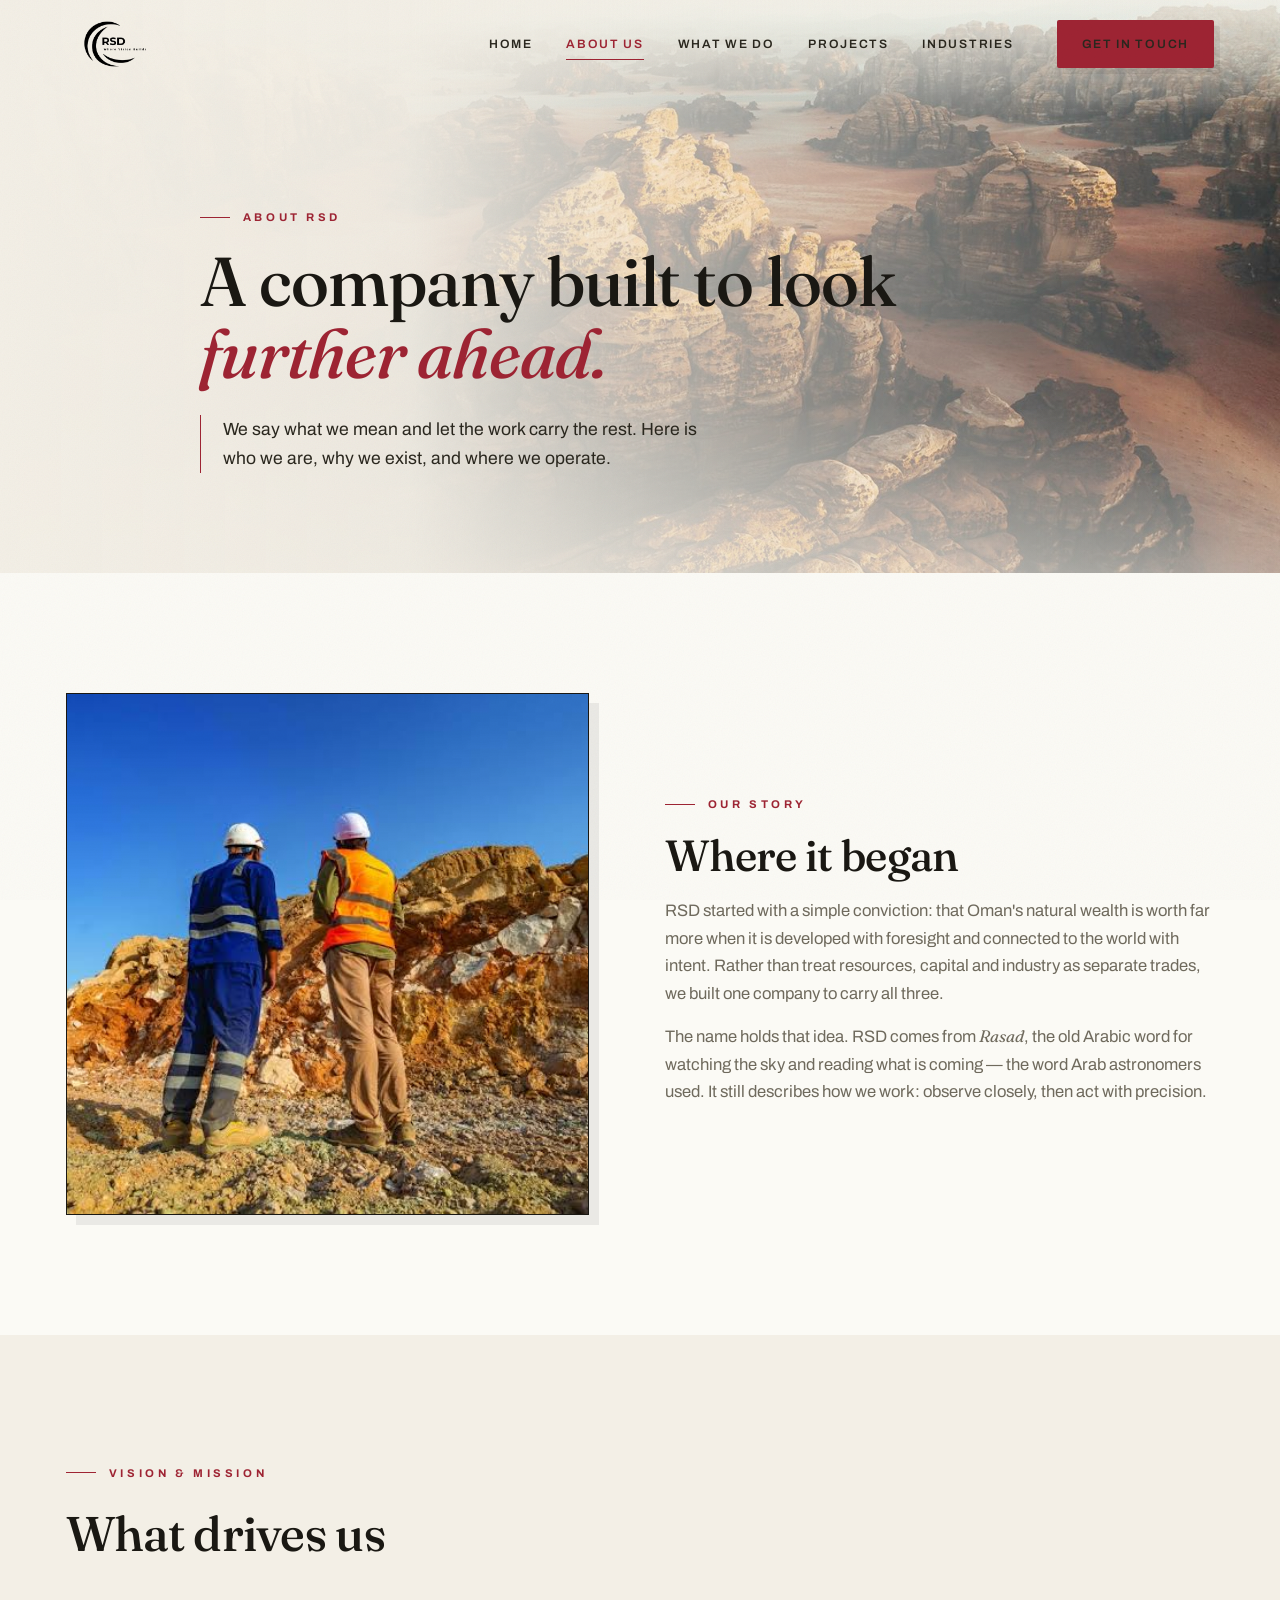
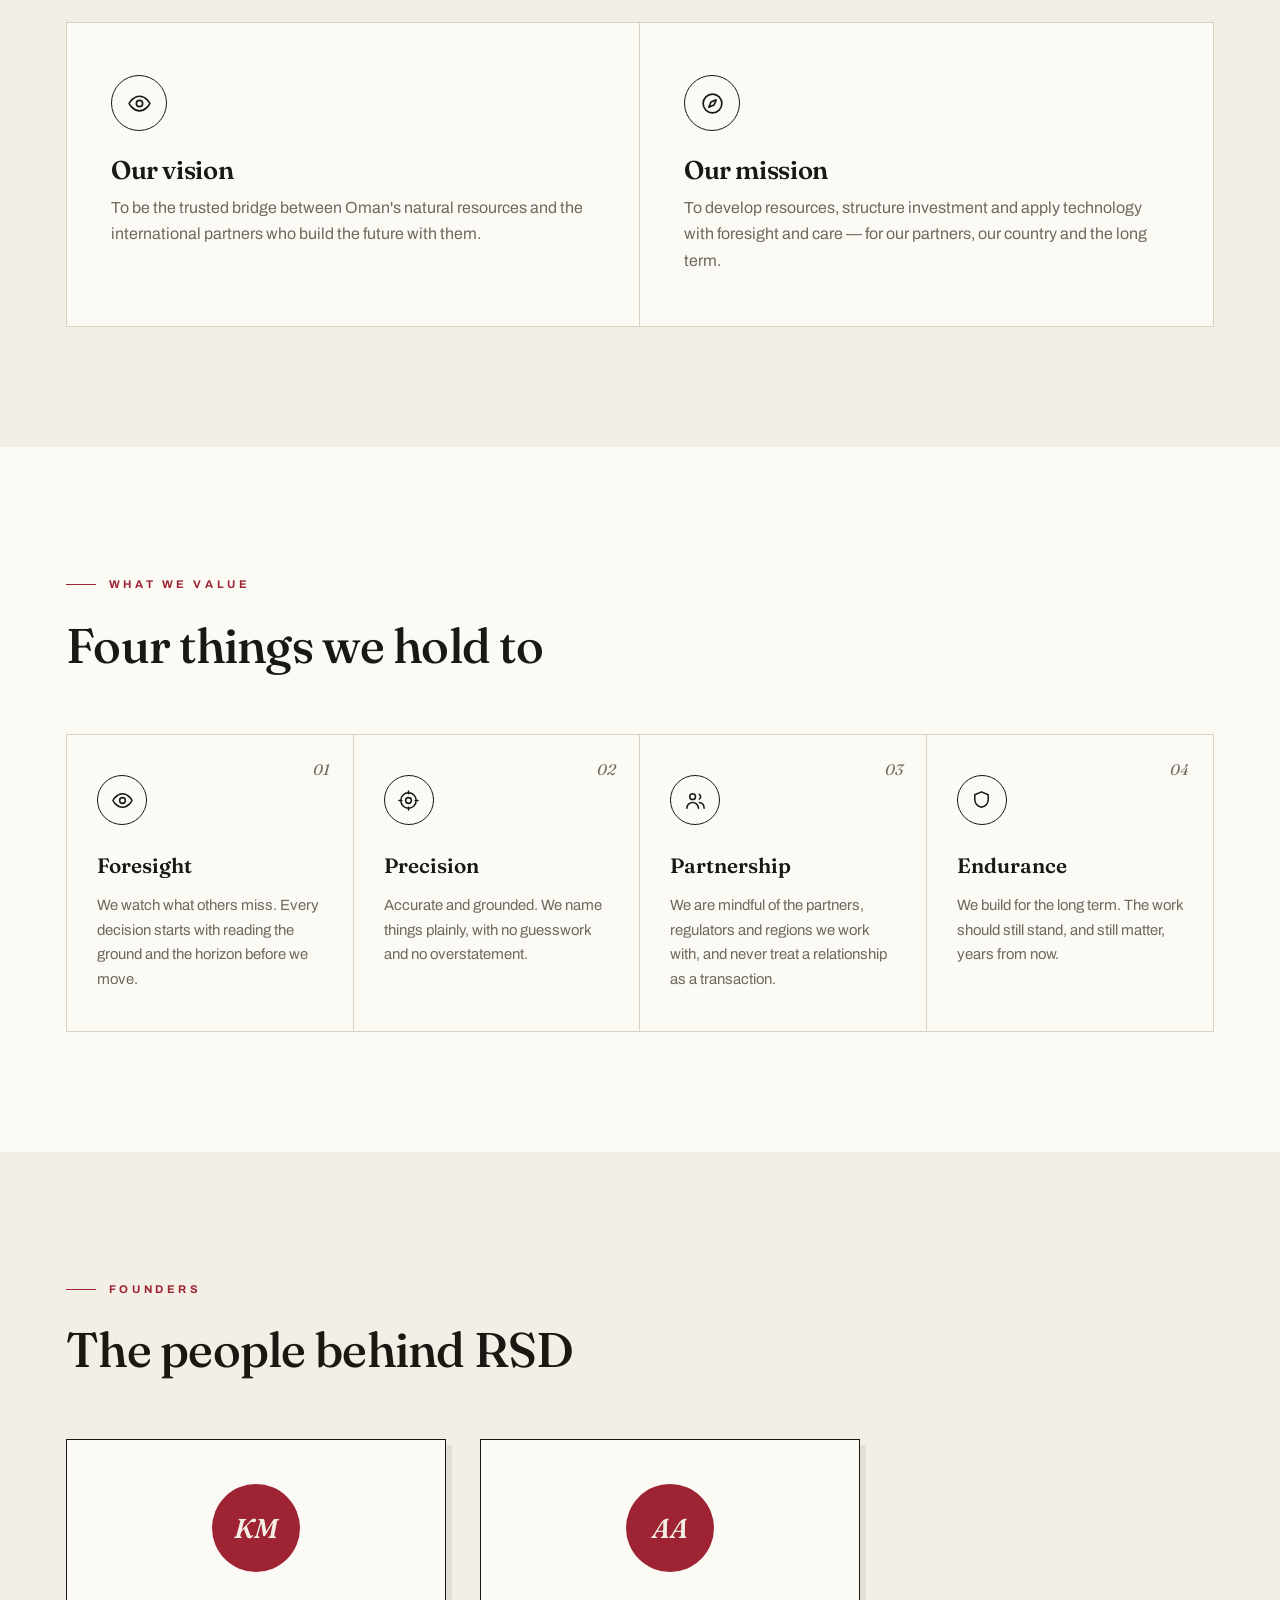
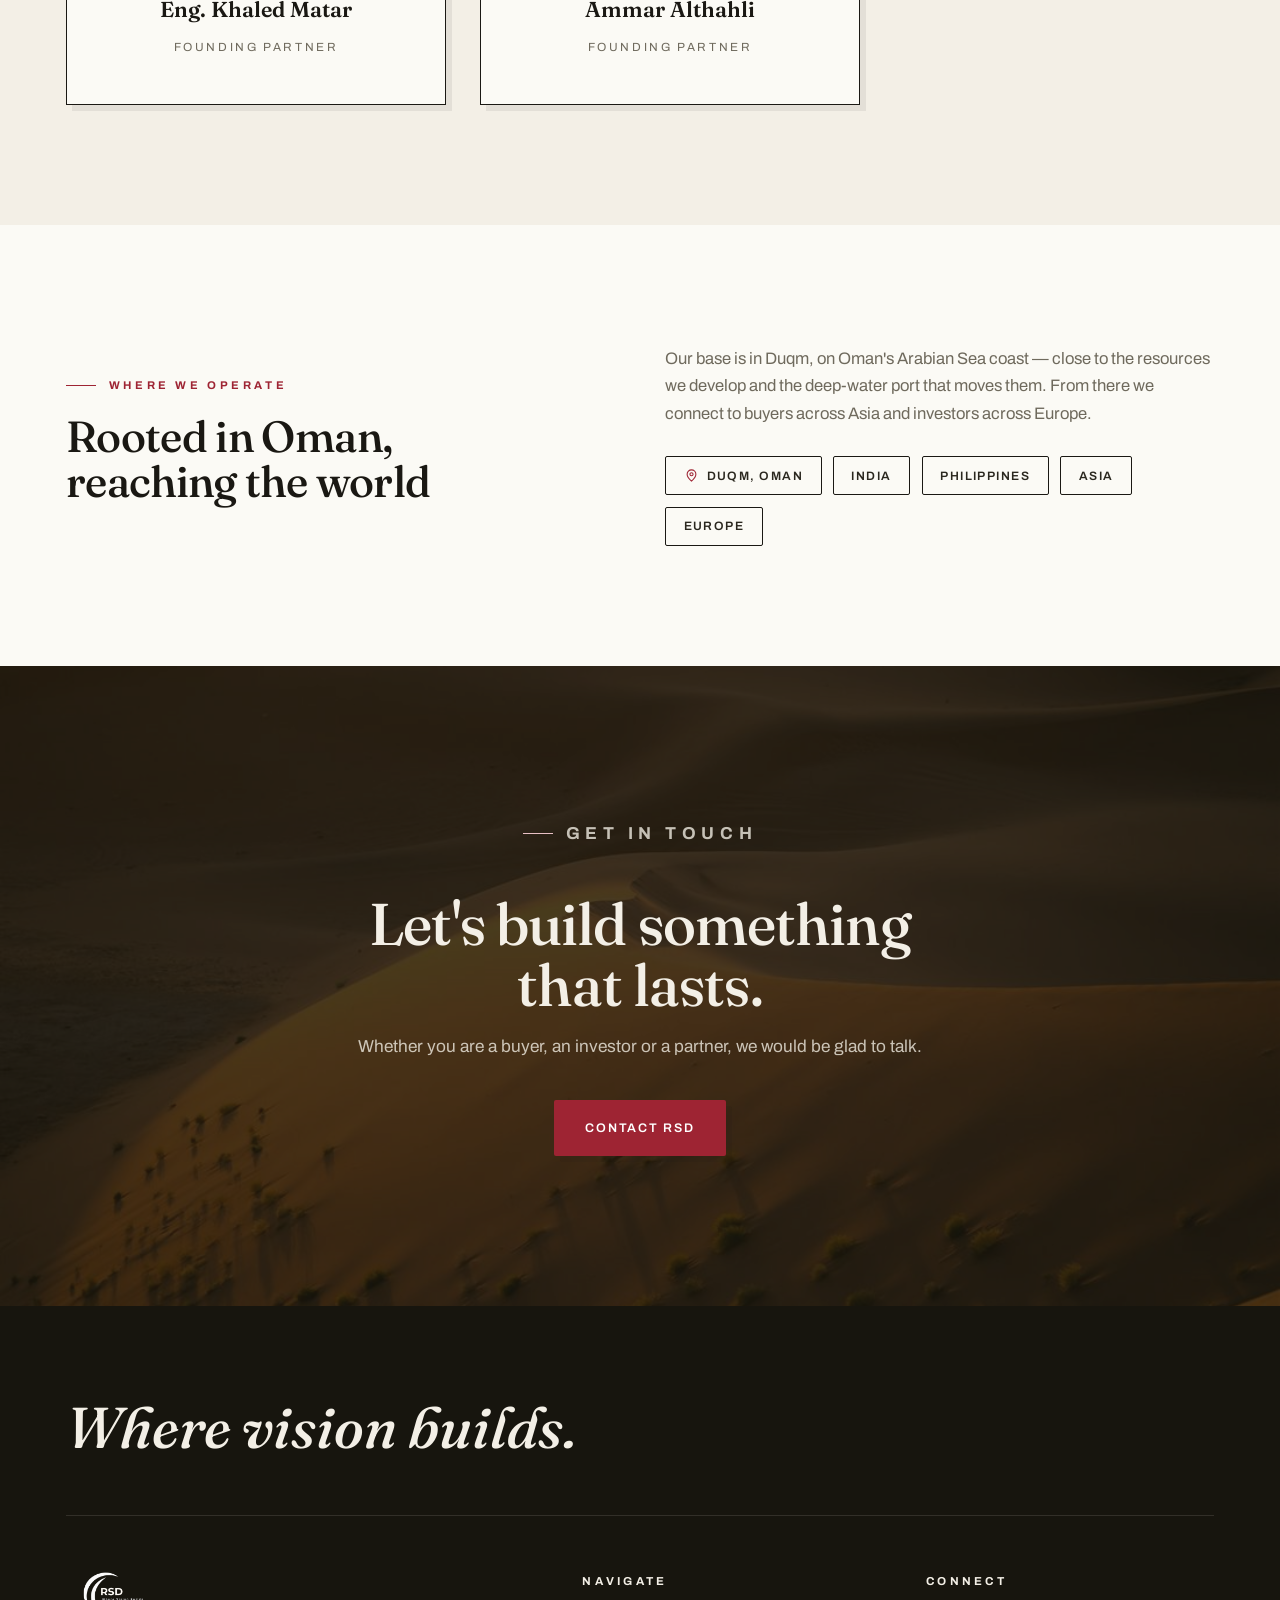
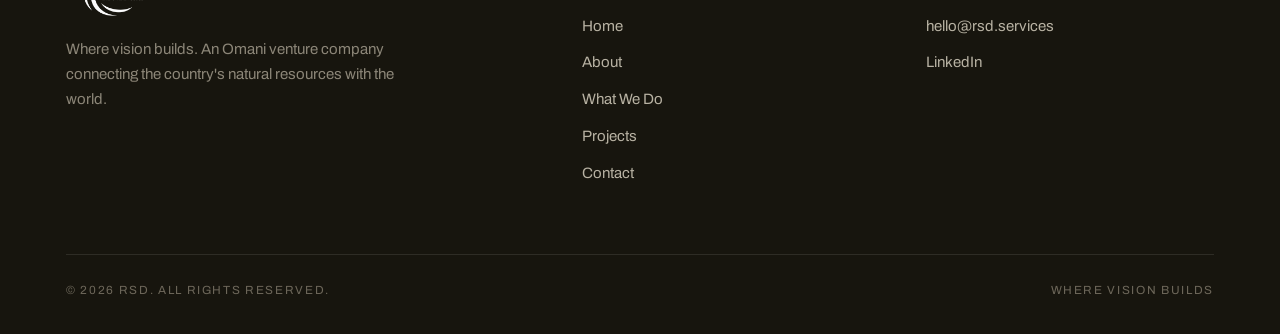
==== about.html @ 6967216f "Clean URLs (.htaccess rewrites, extensionless links) + crescent SVG favicon Co-Authored-By: Claude O" ====
<!DOCTYPE html>
<html lang="en">
<head>
  <meta charset="UTF-8">
  <meta name="viewport" content="width=device-width, initial-scale=1.0">
  <title>RSD | About</title>
  <meta name="description" content="The story behind RSD, an Omani venture company. Our name, our vision and mission, what we value, the founders, and where we operate.">
  <link rel="stylesheet" href="home.css">
  <link rel="icon" type="image/svg+xml" href="/favicon.svg">
</head>
<body>

  <!-- HEADER -->
  <header class="site-header">
    <a href="/" class="brand" aria-label="RSD home">
      <img src="assets/rsd-logo-dark.png" alt="RSD, Where Vision Builds">
    </a>
    <nav class="nav" aria-label="Primary">
      <a href="/">Home</a>
      <a href="/about" aria-current="page">About Us</a>
      <a href="/what-we-do">What We Do</a>
      <a href="/projects">Projects</a>
      <a href="/what-we-do#industrial-technology">Industries</a>
      <a href="/contact" class="btn btn--primary">Get in Touch</a>
    </nav>
    <button class="nav-toggle" aria-label="Menu" aria-expanded="false"><span></span><span></span><span></span></button>
  </header>

  <!-- PAGE HERO -->
  <section class="phero">
    <div class="phero__media"><img src="assets/desert.jpg" alt="The Omani landscape" loading="eager" decoding="async"></div>
    <div class="wrap">
      <p class="eyebrow reveal in">About RSD</p>
      <h1 class="reveal in" data-delay="1">A company built to look <span class="accent">further ahead.</span></h1>
      <p class="reveal in" data-delay="2">We say what we mean and let the work carry the rest. Here is who we are, why we exist, and where we operate.</p>
    </div>
  </section>

  <!-- FOUNDING STORY -->
  <section class="section section--card">
    <div class="wrap split-2">
      <div class="reveal">
        <div class="media-frame">
          <img src="assets/surveyors.jpg" alt="RSD team surveying a resource site in Oman" loading="lazy" decoding="async">
        </div>
      </div>
      <div class="reveal" data-delay="1">
        <p class="kicker">Our Story</p>
        <h2>Where it began</h2>
        <p class="body">RSD started with a simple conviction: that Oman's natural wealth is worth far more when it is developed with foresight and connected to the world with intent. Rather than treat resources, capital and industry as separate trades, we built one company to carry all three.</p>
        <p class="body">The name holds that idea. RSD comes from <em>Rasad</em>, the old Arabic word for watching the sky and reading what is coming — the word Arab astronomers used. It still describes how we work: observe closely, then act with precision.</p>
      </div>
    </div>
  </section>

  <!-- VISION & MISSION -->
  <section class="section section--bone">
    <div class="wrap">
      <div class="section-head reveal">
        <p class="kicker">Vision &amp; Mission</p>
        <h2>What drives us</h2>
      </div>
      <div class="vm-grid">
        <div class="vm-card reveal" data-delay="1">
          <div class="vm-card__ic"><svg viewBox="0 0 24 24" fill="none" stroke="currentColor" stroke-width="1.6" stroke-linecap="round" stroke-linejoin="round"><path d="M2 12s3.5-7 10-7 10 7 10 7-3.5 7-10 7-10-7-10-7Z"/><circle cx="12" cy="12" r="3"/></svg></div>
          <h3>Our vision</h3>
          <p>To be the trusted bridge between Oman's natural resources and the international partners who build the future with them.</p>
        </div>
        <div class="vm-card reveal" data-delay="2">
          <div class="vm-card__ic"><svg viewBox="0 0 24 24" fill="none" stroke="currentColor" stroke-width="1.6" stroke-linecap="round" stroke-linejoin="round"><circle cx="12" cy="12" r="9"/><path d="m15.5 8.5-2 5-5 2 2-5 5-2Z"/></svg></div>
          <h3>Our mission</h3>
          <p>To develop resources, structure investment and apply technology with foresight and care — for our partners, our country and the long term.</p>
        </div>
      </div>
    </div>
  </section>

  <!-- CORE VALUES -->
  <section class="section section--card">
    <div class="wrap">
      <div class="section-head reveal">
        <p class="kicker">What We Value</p>
        <h2>Four things we hold to</h2>
      </div>
      <div class="values">
        <div class="value reveal" data-delay="1">
          <div class="value__ic ic-navy"><svg viewBox="0 0 24 24" fill="none" stroke="currentColor" stroke-width="1.6" stroke-linecap="round" stroke-linejoin="round"><path d="M2 12s3.5-7 10-7 10 7 10 7-3.5 7-10 7-10-7-10-7Z"/><circle cx="12" cy="12" r="3"/></svg></div>
          <h4>Foresight</h4><p>We watch what others miss. Every decision starts with reading the ground and the horizon before we move.</p>
        </div>
        <div class="value reveal" data-delay="2">
          <div class="value__ic ic-red"><svg viewBox="0 0 24 24" fill="none" stroke="currentColor" stroke-width="1.6" stroke-linecap="round" stroke-linejoin="round"><circle cx="12" cy="12" r="8"/><circle cx="12" cy="12" r="3"/><path d="M12 2v3M12 19v3M2 12h3M19 12h3"/></svg></div>
          <h4>Precision</h4><p>Accurate and grounded. We name things plainly, with no guesswork and no overstatement.</p>
        </div>
        <div class="value reveal" data-delay="3">
          <div class="value__ic ic-red"><svg viewBox="0 0 24 24" fill="none" stroke="currentColor" stroke-width="1.6" stroke-linecap="round" stroke-linejoin="round"><circle cx="9" cy="8" r="3"/><path d="M3 20a6 6 0 0 1 12 0"/><path d="M16 5.5a3 3 0 0 1 0 5"/><path d="M21 20a6 6 0 0 0-5-5.9"/></svg></div>
          <h4>Partnership</h4><p>We are mindful of the partners, regulators and regions we work with, and never treat a relationship as a transaction.</p>
        </div>
        <div class="value reveal" data-delay="4">
          <div class="value__ic ic-navy"><svg viewBox="0 0 24 24" fill="none" stroke="currentColor" stroke-width="1.6" stroke-linecap="round" stroke-linejoin="round"><path d="M12 3 5 6v5c0 4 3 7 7 8 4-1 7-4 7-8V6l-7-3Z"/></svg></div>
          <h4>Endurance</h4><p>We build for the long term. The work should still stand, and still matter, years from now.</p>
        </div>
      </div>
    </div>
  </section>

  <!-- FOUNDERS -->
  <section class="section section--bone">
    <div class="wrap">
      <div class="section-head reveal">
        <p class="kicker">Founders</p>
        <h2>The people behind RSD</h2>
      </div>
      <div class="partners">
        <div class="partner reveal" data-delay="1">
          <div class="partner__avatar">KM</div>
          <h4>Eng. Khaled Matar</h4>
          <span>Founding Partner</span>
        </div>
        <div class="partner reveal" data-delay="2">
          <div class="partner__avatar">AA</div>
          <h4>Ammar Althahli</h4>
          <span>Founding Partner</span>
        </div>
      </div>
    </div>
  </section>

  <!-- REGIONS -->
  <section class="section section--card">
    <div class="wrap split-2">
      <div class="reveal">
        <p class="kicker">Where We Operate</p>
        <h2>Rooted in Oman,<br>reaching the world</h2>
      </div>
      <div class="reveal" data-delay="1">
        <p class="body">Our base is in Duqm, on Oman's Arabian Sea coast — close to the resources we develop and the deep-water port that moves them. From there we connect to buyers across Asia and investors across Europe.</p>
        <div class="regions">
          <span class="region-chip"><svg viewBox="0 0 24 24" fill="none" stroke="currentColor" stroke-width="1.7" stroke-linecap="round" stroke-linejoin="round"><path d="M12 21s-7-6.2-7-11a7 7 0 0 1 14 0c0 4.8-7 11-7 11Z"/><circle cx="12" cy="10" r="2.5"/></svg> Duqm, Oman</span>
          <span class="region-chip">India</span>
          <span class="region-chip">Philippines</span>
          <span class="region-chip">Asia</span>
          <span class="region-chip">Europe</span>
        </div>
      </div>
    </div>
  </section>

  <!-- CTA BAND -->
  <section class="cta">
    <div class="cta__bg" style="background-image:url('assets/dunes.jpg')"></div>
    <div class="wrap cta__inner reveal">
      <p class="kicker kicker--light">Get in Touch</p>
      <h2>Let's build something that lasts.</h2>
      <p>Whether you are a buyer, an investor or a partner, we would be glad to talk.</p>
      <a href="/contact" class="btn btn--primary">Contact RSD</a>
    </div>
  </section>

  <!-- FOOTER -->
  <footer class="site-footer">
    <div class="wrap">
      <div class="footer-top">
        <div>
          <img src="assets/rsd-logo-ivory.png" alt="RSD">
          <p>Where vision builds. An Omani venture company connecting the country's natural resources with the world.</p>
        </div>
        <div class="footer-col">
          <h5>Navigate</h5>
          <a href="/">Home</a>
          <a href="/about">About</a>
          <a href="/what-we-do">What We Do</a>
          <a href="/projects">Projects</a>
          <a href="/contact">Contact</a>
        </div>
        <div class="footer-col">
          <h5>Connect</h5>
          <a href="mailto:hello@rsd.services">hello@rsd.services</a>
          <a href="#">LinkedIn</a>
        </div>
      </div>
      <div class="footer-bottom">
        <span>© 2026 RSD. All rights reserved.</span>
        <span>Where Vision Builds</span>
      </div>
    </div>
  </footer>

  <script src="site.js"></script>
</body>
</html>
---- home.css ----
/* =====================================================================
   RSD — Site design system
   Editorial identity: Fraunces serif display, Archivo grotesque body,
   bone paper, ink, crimson. Hairlines, numerals, hard shadows, grain.
   ===================================================================== */

@import url('https://fonts.googleapis.com/css2?family=Fraunces:ital,opsz,wght@0,9..144,400;0,9..144,500;0,9..144,600;1,9..144,400;1,9..144,500;1,9..144,600&family=Archivo:wght@400;500;600;700&display=swap');

:root{
  /* ---- RSD brand palette ---- */
  --ink:#1A1813;
  --ink-2:#2a271e;
  --muted:#6f6a5d;
  --teal:#9E2433;            /* RSD crimson accent (legacy var name) */
  --teal-d:#7e1b27;
  --teal-soft:rgba(158,36,51,.08);
  --gold:#8a6a36;
  --gold-soft:rgba(180,139,82,.14);
  --warm:#6E6A5C;
  --warm-soft:#EAE5D9;
  --bg:#F3EFE6;
  --bg-2:#EFEADD;
  --card:#FBFAF5;
  --line:#D9D2C0;
  --line-soft:#E6E0D2;
  --shadow-hard:10px 10px 0 rgba(26,24,19,.07);
  --shadow-hard-sm:6px 6px 0 rgba(26,24,19,.07);
  --serif:'Fraunces',Georgia,serif;
  --sans:'Archivo',system-ui,sans-serif;
  --radius:2px;
  --wrap:1220px;
}

*{box-sizing:border-box;margin:0;padding:0}
html{scroll-behavior:smooth}
body{
  font-family:var(--sans);
  color:var(--ink);
  background:var(--bg);
  line-height:1.65;
  -webkit-font-smoothing:antialiased;
  overflow-x:hidden;
}
/* paper grain over everything */
body::before{
  content:"";position:fixed;inset:0;z-index:99;pointer-events:none;
  background-image:url("data:image/svg+xml,%3Csvg xmlns='http://www.w3.org/2000/svg' width='240' height='240'%3E%3Cfilter id='n'%3E%3CfeTurbulence type='fractalNoise' baseFrequency='0.85' numOctaves='2'/%3E%3C/filter%3E%3Crect width='100%25' height='100%25' filter='url(%23n)'/%3E%3C/svg%3E");
  opacity:.05;mix-blend-mode:multiply;
}
img{max-width:100%;display:block}
a{text-decoration:none;color:inherit}
h1,h2,h3{font-family:var(--serif);font-weight:600;line-height:1.04;color:var(--ink);letter-spacing:-.015em}
h4,h5{font-family:var(--sans);font-weight:600;color:var(--ink)}
em{font-family:var(--serif);font-style:italic}

.wrap{max-width:var(--wrap);margin:0 auto;padding:0 36px}
.accent{color:var(--teal);font-family:var(--serif);font-style:italic;font-weight:500}

/* ---------- labels / eyebrows ---------- */
.eyebrow,.kicker{
  display:inline-flex;align-items:center;gap:.8rem;
  font-family:var(--sans);font-weight:700;font-size:.7rem;
  letter-spacing:.32em;text-transform:uppercase;color:var(--teal);margin-bottom:1.2rem;
}
.eyebrow::before,.kicker::before{content:"";width:30px;height:1px;background:var(--teal);flex:none}
.kicker--light{color:#e8c0c5}
.kicker--light::before{background:#e8c0c5}

/* ---------- buttons ---------- */
.btn{
  display:inline-flex;align-items:center;justify-content:center;gap:.6rem;
  font-family:var(--sans);font-weight:600;font-size:.78rem;
  letter-spacing:.14em;text-transform:uppercase;
  padding:1.05rem 1.9rem;border-radius:var(--radius);cursor:pointer;
  border:1px solid transparent;position:relative;
  transition:transform .25s ease,background .25s ease,box-shadow .25s ease,color .25s ease,border-color .25s;
}
.btn--primary{background:var(--teal);color:#fff;box-shadow:var(--shadow-hard-sm)}
.btn--primary:hover{background:var(--teal-d);transform:translate(-2px,-2px);box-shadow:8px 8px 0 rgba(26,24,19,.1)}
.btn--ghost{background:transparent;color:var(--ink);border-color:var(--ink)}
.btn--ghost:hover{background:var(--ink);color:var(--bg)}
.btn--ghost .play{width:24px;height:24px;border-radius:50%;background:var(--teal);color:#fff;display:grid;place-items:center;flex:none}
.btn--ghost:hover .play{background:#fff;color:var(--ink)}

/* ---------- header ---------- */
.site-header{
  position:fixed;top:0;left:0;right:0;z-index:60;
  display:flex;align-items:center;justify-content:space-between;
  padding:20px max(36px,calc((100% - var(--wrap))/2 + 36px));
  transition:background .35s ease,box-shadow .35s ease,padding .35s ease;
}
.site-header.scrolled{
  background:rgba(243,239,230,.92);
  -webkit-backdrop-filter:blur(10px);backdrop-filter:blur(10px);
  box-shadow:0 1px 0 var(--line);
  padding-top:12px;padding-bottom:12px;
}
.brand img{height:46px;width:auto;transition:height .35s}
.site-header.scrolled .brand img{height:38px}
.nav{display:flex;align-items:center;gap:2.1rem}
.nav a{
  font-size:.76rem;font-weight:600;letter-spacing:.14em;text-transform:uppercase;
  color:var(--ink-2);transition:color .2s;position:relative;
}
.nav a:not(.btn)::after{
  content:"";position:absolute;left:0;bottom:-6px;width:0;height:1px;background:var(--teal);transition:width .3s;
}
.nav a:not(.btn):hover::after,.nav a[aria-current="page"]:not(.btn)::after{width:100%}
.nav a:hover,.nav a[aria-current="page"]{color:var(--teal)}
.nav .btn{margin-left:.6rem;padding:.8rem 1.5rem}
.nav-toggle{display:none;flex-direction:column;gap:5px;background:none;border:0;cursor:pointer;padding:6px;z-index:70}
.nav-toggle span{width:26px;height:2px;background:var(--ink);transition:.3s}

/* ---------- hero ---------- */
.hero{
  position:relative;overflow:hidden;
  padding:190px 0 110px;min-height:760px;
}
.hero__media{position:absolute;inset:0}
.hero__media img{width:100%;height:100%;object-fit:cover;object-position:center right}
.hero__media::after{
  content:"";position:absolute;inset:0;
  background:
    linear-gradient(90deg, var(--bg) 0%, var(--bg) 24%, rgba(243,239,230,.95) 42%, rgba(243,239,230,.55) 66%, rgba(243,239,230,.1) 100%),
    linear-gradient(180deg, rgba(243,239,230,.85) 0%, rgba(243,239,230,0) 20%),
    linear-gradient(0deg, rgba(243,239,230,.75) 0%, rgba(243,239,230,0) 28%);
}
.hero__copy{position:relative;z-index:3;max-width:640px}
.hero h1{
  font-size:clamp(3.2rem,6.4vw,5.6rem);font-weight:500;letter-spacing:-.02em;
}
.hero h1 .accent{display:block;font-weight:500}
.hero__tag{
  color:var(--ink-2);font-size:1.08rem;max-width:46ch;margin:2rem 0 2.6rem;
  padding-left:1.4rem;border-left:1px solid var(--teal);
}
.hero__cta{display:flex;gap:1rem;flex-wrap:wrap}

/* ---------- hero: full photo background variant ---------- */
.hero--photo{background:#17150E}
.hero--photo .hero__media img{object-position:center}
.hero--photo .hero__media::after{
  background:
    linear-gradient(90deg, rgba(23,21,14,.88) 0%, rgba(23,21,14,.6) 44%, rgba(23,21,14,.22) 100%),
    linear-gradient(180deg, rgba(23,21,14,.6) 0%, rgba(23,21,14,0) 32%),
    linear-gradient(0deg, rgba(23,21,14,.55) 0%, rgba(23,21,14,0) 34%);
}
.hero--photo h1{color:#F3EFE6}
.hero--photo h1 .accent{color:#e8c0c5}
.hero--photo .eyebrow{color:#e8c0c5}
.hero--photo .eyebrow::before{background:#e8c0c5}
.hero--photo .hero__tag{color:rgba(243,239,230,.88);border-left-color:#e8c0c5}
.hero--photo .btn--ghost{color:#F3EFE6;border-color:#F3EFE6}
.hero--photo .btn--ghost:hover{background:#F3EFE6;color:var(--ink)}

/* adaptive header over the dark hero (until scrolled) */
.brand__light{display:none}
.hero-dark .site-header:not(.scrolled) .brand__dark{display:none}
.hero-dark .site-header:not(.scrolled) .brand__light{display:block}
.hero-dark .site-header:not(.scrolled) .nav a:not(.btn){color:rgba(243,239,230,.92)}
.hero-dark .site-header:not(.scrolled) .nav a:not(.btn):hover,
.hero-dark .site-header:not(.scrolled) .nav a[aria-current="page"]:not(.btn){color:#e8c0c5}
.hero-dark .site-header:not(.scrolled) .nav a:not(.btn)::after{background:#e8c0c5}
.hero-dark .site-header:not(.scrolled) .nav-toggle span{background:#F3EFE6}
/* mobile menu panel stays readable regardless */
.hero-dark .site-header:not(.scrolled) .nav.open a:not(.btn){color:var(--ink-2)}

/* ---------- ticker ---------- */
.ticker{
  overflow:hidden;border-top:1px solid var(--line);border-bottom:1px solid var(--line);
  padding:20px 0;margin-top:96px;background:var(--bg-2);
}
.ticker__track{
  display:inline-flex;align-items:baseline;gap:2.6rem;white-space:nowrap;
  animation:tick 36s linear infinite;
}
.ticker__track span{font-family:var(--serif);font-style:italic;font-size:1.25rem;color:var(--ink-2)}
.ticker__track i{font-style:normal;color:var(--teal);font-size:.7rem}
@keyframes tick{from{transform:translateX(0)}to{transform:translateX(-50%)}}

/* ---------- section scaffolding ---------- */
.section{padding:120px 0}
.section--bone{background:var(--bg)}
.section--card{background:var(--card)}
.section-head{max-width:720px;margin-bottom:64px}
.section-head h2{font-size:clamp(2.2rem,3.8vw,3.2rem);font-weight:500;margin-top:.4rem}
.lead-row{
  display:grid;grid-template-columns:1.1fr .9fr;gap:70px;align-items:end;
  margin-bottom:70px;padding-top:34px;border-top:1px solid var(--ink);
}
.lead-row h2{font-size:clamp(2.2rem,3.8vw,3.2rem);font-weight:500}
.lead-row__aside{color:var(--muted);font-size:1.04rem;padding-bottom:8px}
.textlink{
  display:inline-flex;align-items:center;gap:.6rem;color:var(--ink);font-weight:600;
  font-size:.78rem;letter-spacing:.14em;text-transform:uppercase;margin-top:1.4rem;
  border-bottom:1px solid var(--teal);padding-bottom:.35rem;transition:color .25s,gap .25s;
}
.textlink:hover{color:var(--teal);gap:1rem}

/* ---------- service cards ---------- */
.scards{display:grid;grid-template-columns:repeat(4,1fr);gap:0;counter-reset:svc;border:1px solid var(--line);background:var(--line)}
.scard{
  background:var(--card);padding:44px 32px 36px;position:relative;counter-increment:svc;
  outline:1px solid var(--line);
  transition:background .35s ease;
}
.scard::before{
  content:"0" counter(svc);position:absolute;top:22px;right:24px;z-index:3;
  font-family:var(--serif);font-style:italic;font-size:1.05rem;color:#F3EFE6;
  text-shadow:0 1px 8px rgba(23,21,14,.55);
  transition:color .3s;
}
.scard:hover{background:var(--bg-2)}
.scard:hover::before{color:#e8c0c5}
.scard__img{
  height:168px;margin:-44px -32px 0;overflow:hidden;
  border-bottom:1px solid var(--line);
}
.scard__img img{
  width:100%;height:100%;object-fit:cover;
  filter:grayscale(.55) saturate(.85);transform:scale(1.01);
  transition:filter .5s ease,transform .6s ease;
}
.scard:hover .scard__img img{filter:none;transform:scale(1.06)}
.scard h3{font-size:1.5rem;font-weight:600;margin:28px 0 .8rem}
.scard p{color:var(--muted);font-size:.95rem;margin-bottom:1.6rem}
.scard .textlink{margin-top:0}

/* ---------- about ---------- */
.about{background:var(--bg-2)}
.about__grid{display:grid;grid-template-columns:1fr 1.05fr;gap:80px;align-items:center}
.about h2{font-size:clamp(2.2rem,3.8vw,3.2rem);font-weight:500;margin-bottom:1.4rem}
.about p.body{color:var(--muted);font-size:1.05rem;margin-bottom:2rem}
.checklist{list-style:none;display:flex;flex-direction:column;margin-bottom:2.4rem;border-top:1px solid var(--line)}
.checklist li{
  display:flex;align-items:center;gap:.9rem;font-weight:500;color:var(--ink-2);
  padding:.9rem 0;border-bottom:1px solid var(--line);
}
.checklist svg{width:20px;height:20px;color:var(--teal);flex:none}
.about__media{position:relative}
.about__media .frame{border:1px solid var(--ink);box-shadow:var(--shadow-hard);overflow:hidden}
.about__media .frame img{width:100%;height:460px;object-fit:cover;transition:transform .8s ease}
.about__media:hover .frame img{transform:scale(1.04)}
.float-card{
  position:absolute;right:-20px;bottom:-30px;
  background:var(--ink);color:var(--bg);padding:26px 30px;max-width:240px;
  border-radius:var(--radius);
}
.float-card b{font-family:var(--serif);font-style:italic;font-size:2.8rem;font-weight:500;color:#e8c0c5;display:block;line-height:1}
.float-card .ttl{font-family:var(--sans);font-weight:600;font-size:.8rem;letter-spacing:.12em;text-transform:uppercase;color:var(--bg);margin:.7rem 0 .3rem}
.float-card p{color:rgba(243,239,230,.65);font-size:.85rem}

/* ---------- full-bleed statement band ---------- */
.band{position:relative;overflow:hidden;display:flex;align-items:center;min-height:520px;padding:110px 0}
.band__bg{position:absolute;inset:0;background-size:cover;background-position:center;transform:scale(1.02)}
.band::after{content:"";position:absolute;inset:0;
  background:linear-gradient(90deg, rgba(26,24,19,.85) 0%, rgba(26,24,19,.5) 50%, rgba(26,24,19,.15) 100%)}
.band__inner{position:relative;z-index:2}
.band__title{color:#F3EFE6;font-size:clamp(2.4rem,4.8vw,4.2rem);font-weight:500;line-height:1.05;max-width:820px}
.band__title .accent{color:#e8c0c5}

/* ---------- featured projects ---------- */
.projects{background:var(--card)}
.pcards{display:grid;grid-template-columns:repeat(3,1fr);gap:34px}
.pcard{background:transparent;transition:transform .35s ease}
.pcard:hover{transform:translateY(-6px)}
.pcard__img{height:280px;overflow:hidden;border:1px solid var(--ink)}
.pcard__img img{width:100%;height:100%;object-fit:cover;transition:transform .7s ease;filter:saturate(.92)}
.pcard:hover .pcard__img img{transform:scale(1.06);filter:saturate(1.05)}
.pcard__body{padding:22px 4px 0}
.pcard__sector{
  display:inline-flex;align-items:center;gap:.55rem;
  font-family:var(--sans);font-weight:700;font-size:.66rem;
  letter-spacing:.26em;text-transform:uppercase;color:var(--teal);margin-bottom:.8rem;
}
.pcard__sector::before{content:"";width:7px;height:7px;background:var(--teal);transform:rotate(45deg)}
.pcard h3{font-size:1.5rem;font-weight:600;margin-bottom:.5rem}
.pcard__loc{color:var(--muted);font-size:.9rem;display:flex;align-items:center;gap:.4rem}
.projects__cta{margin-top:56px}

/* ---------- CTA band ---------- */
.cta{position:relative;overflow:hidden;padding:150px 0;text-align:center}
.cta__bg{position:absolute;inset:0;background-size:cover;background-position:center}
.cta::after{content:"";position:absolute;inset:0;background:rgba(23,21,14,.78)}
.cta__inner{position:relative;z-index:2;max-width:720px;margin:0 auto}
.cta__inner .kicker{justify-content:center}
.cta__inner h2{color:#F3EFE6;font-size:clamp(2.4rem,4.6vw,3.8rem);font-weight:500;margin:.4rem 0 1.1rem}
.cta__inner h2 em,.cta__inner h2 .accent{color:#e8c0c5}
.cta__inner p{color:rgba(243,239,230,.78);font-size:1.08rem;margin-bottom:2.4rem}

/* ---------- brand strip ---------- */
.brands{padding:80px 0 100px;border-top:1px solid var(--line);background:var(--bg)}
.brands__label{
  display:inline-flex;align-items:center;gap:.8rem;
  font-family:var(--sans);font-weight:700;font-size:.68rem;
  letter-spacing:.32em;text-transform:uppercase;color:var(--warm);margin-bottom:40px;
}
.brands__label::before{content:"";width:30px;height:1px;background:var(--warm)}
.brands__row{display:flex;align-items:baseline;justify-content:space-between;flex-wrap:wrap;gap:30px}
.brands__row span{
  font-family:var(--serif);font-style:italic;font-weight:500;font-size:1.7rem;color:#b5ab94;
  transition:color .3s;
}
.brands__row span:hover{color:var(--teal)}

/* ---------- footer ---------- */
.site-footer{background:#17150E;color:#b8b2a3;padding:90px 0 34px}
.site-footer .wrap::before{
  content:"Where vision builds.";
  display:block;font-family:var(--serif);font-style:italic;font-weight:500;
  font-size:clamp(2.2rem,5vw,3.6rem);color:#F3EFE6;line-height:1.1;
  padding-bottom:56px;margin-bottom:56px;border-bottom:1px solid rgba(243,239,230,.12);
}
.footer-top{display:grid;grid-template-columns:1.6fr 1fr 1fr;gap:56px;padding-bottom:56px;border-bottom:1px solid rgba(243,239,230,.1)}
.site-footer img{height:44px;margin-bottom:1.3rem}
.site-footer p{font-size:.94rem;max-width:340px;color:#8c8678}
.footer-col h5{
  color:#F3EFE6;font-size:.72rem;font-weight:700;letter-spacing:.28em;text-transform:uppercase;margin-bottom:1.4rem;
}
.footer-col a{display:block;margin-bottom:.75rem;font-size:.94rem;color:#b8b2a3;transition:color .2s,padding-left .25s}
.footer-col a:hover{color:#e8c0c5;padding-left:6px}
.footer-bottom{
  display:flex;justify-content:space-between;align-items:center;padding-top:26px;
  font-size:.74rem;letter-spacing:.14em;text-transform:uppercase;color:#6d675a;
}

/* =====================================================================
   INNER PAGES
   ===================================================================== */

/* ---------- page hero ---------- */
.phero{position:relative;overflow:hidden;display:flex;align-items:center;min-height:560px;padding:200px 0 100px}
.phero__media{position:absolute;inset:0}
.phero__media img{width:100%;height:100%;object-fit:cover;object-position:center}
.phero__media::after{content:"";position:absolute;inset:0;
  background:
    linear-gradient(90deg, var(--bg) 0%, rgba(243,239,230,.96) 32%, rgba(243,239,230,.6) 60%, rgba(243,239,230,.12) 100%),
    linear-gradient(180deg, rgba(243,239,230,.85) 0%, rgba(243,239,230,0) 20%),
    linear-gradient(0deg, rgba(243,239,230,.55) 0%, rgba(243,239,230,0) 30%);
}
.phero .wrap{position:relative;z-index:2}
.phero h1{font-size:clamp(2.8rem,5.4vw,4.6rem);font-weight:500;max-width:20ch}
.phero p:not(.eyebrow){color:var(--ink-2);font-size:1.1rem;max-width:52ch;margin-top:1.6rem;padding-left:1.4rem;border-left:1px solid var(--teal)}

/* split intro row */
.split-2{display:grid;grid-template-columns:1fr 1.05fr;gap:76px;align-items:center}
.split-2 h2{font-size:clamp(2rem,3.4vw,2.8rem);font-weight:500;margin-bottom:1.2rem}
.split-2 .body{color:var(--muted);font-size:1.04rem;margin-bottom:1rem}
.media-frame{border:1px solid var(--ink);box-shadow:var(--shadow-hard);overflow:hidden}
.media-frame img{width:100%;height:520px;object-fit:cover;transition:transform .8s ease}
.media-frame:hover img{transform:scale(1.04)}

/* ---------- vision & mission ---------- */
.vm-grid{display:grid;grid-template-columns:repeat(2,1fr);gap:0;border:1px solid var(--line);background:var(--line)}
.vm-card{background:var(--card);outline:1px solid var(--line);padding:52px 44px;transition:background .35s}
.vm-card:hover{background:var(--bg-2)}
.vm-card__ic{
  width:56px;height:56px;border-radius:50%;border:1px solid var(--ink);color:var(--ink);
  display:grid;place-items:center;margin-bottom:26px;transition:background .3s,color .3s,border-color .3s;
}
.vm-card:hover .vm-card__ic{background:var(--teal);border-color:var(--teal);color:#fff}
.vm-card__ic svg{width:25px;height:25px}
.vm-card h3{font-size:1.6rem;font-weight:600;margin-bottom:.7rem}
.vm-card p{color:var(--muted)}

/* ---------- values ---------- */
.values{display:grid;grid-template-columns:repeat(4,1fr);gap:0;counter-reset:val;border:1px solid var(--line);background:var(--line)}
.value{background:var(--card);outline:1px solid var(--line);padding:40px 30px;position:relative;counter-increment:val;transition:background .35s}
.value::before{
  content:"0" counter(val);position:absolute;top:22px;right:24px;
  font-family:var(--serif);font-style:italic;font-size:.95rem;color:var(--muted);transition:color .3s;
}
.value:hover{background:var(--bg-2)}
.value:hover::before{color:var(--teal)}
.value__ic{
  width:50px;height:50px;border-radius:50%;border:1px solid var(--ink);color:var(--ink);
  display:grid;place-items:center;margin-bottom:24px;background:transparent;
  transition:background .3s,color .3s,border-color .3s;
}
.value:hover .value__ic{background:var(--teal);border-color:var(--teal);color:#fff}
.value__ic svg{width:23px;height:23px}
.value h4{font-family:var(--serif);font-size:1.3rem;font-weight:600;margin-bottom:.6rem}
.value p{color:var(--muted);font-size:.93rem}
.ic-navy,.ic-red{background:transparent}

/* ---------- founders ---------- */
.partners{display:grid;grid-template-columns:repeat(2,minmax(240px,380px));gap:34px}
.partner{
  background:var(--card);border:1px solid var(--ink);padding:44px 40px;text-align:center;
  box-shadow:var(--shadow-hard-sm);transition:transform .3s,box-shadow .3s;
}
.partner:hover{transform:translate(-2px,-2px);box-shadow:8px 8px 0 rgba(26,24,19,.1)}
.partner__avatar{
  width:88px;height:88px;border-radius:50%;margin:0 auto 20px;display:grid;place-items:center;
  font-family:var(--serif);font-style:italic;font-weight:600;font-size:1.7rem;color:#F3EFE6;
  background:var(--teal);
}
.partner h4{font-family:var(--serif);font-size:1.35rem;font-weight:600;margin-bottom:.35rem}
.partner span{color:var(--muted);font-size:.74rem;letter-spacing:.22em;text-transform:uppercase}

/* ---------- region chips ---------- */
.regions{display:flex;flex-wrap:wrap;gap:.7rem;margin-top:1.8rem}
.region-chip{
  display:inline-flex;align-items:center;gap:.5rem;padding:.55rem 1.1rem;
  background:transparent;border:1px solid var(--ink);font-weight:600;font-size:.76rem;
  letter-spacing:.12em;text-transform:uppercase;color:var(--ink-2);border-radius:var(--radius);
  transition:background .25s,color .25s;
}
.region-chip:hover{background:var(--ink);color:var(--bg)}
.region-chip svg{width:15px;height:15px;color:var(--teal)}
.region-chip:hover svg{color:#e8c0c5}

/* ---------- sectors (what we do) ---------- */
.sector{display:grid;grid-template-columns:minmax(280px,.8fr) 1.2fr;gap:60px;padding:80px 0;border-top:1px solid var(--ink);align-items:start;scroll-margin-top:110px}
.sector:first-child{border-top:0;padding-top:20px}
.sector__index{position:sticky;top:130px}
.sector__index .n{
  font-family:var(--serif);font-style:italic;font-size:2.6rem;color:var(--teal);line-height:1;display:block;
}
.sector__index h2{font-size:clamp(2rem,3.2vw,2.8rem);font-weight:500;margin-top:.8rem}
.sector__media{border:1px solid var(--ink);overflow:hidden;margin:.4rem 0 1.8rem}
.sector__media img{width:100%;height:260px;object-fit:cover;transition:transform .8s ease}
.sector:hover .sector__media img{transform:scale(1.05)}
.sector__body p{color:var(--muted);margin-bottom:1rem;font-size:1.03rem}
.sector__sub{
  display:inline-flex;align-items:center;gap:.8rem;
  font-weight:700;font-size:.68rem;letter-spacing:.3em;text-transform:uppercase;color:var(--teal);margin:1.7rem 0 1rem;
}
.sector__sub::before{content:"";width:26px;height:1px;background:var(--teal)}
.sector__list{list-style:none;display:flex;flex-direction:column;border-top:1px solid var(--line)}
.sector__list li{position:relative;padding:.75rem 0 .75rem 1.8rem;color:var(--ink-2);border-bottom:1px solid var(--line)}
.sector__list li::before{content:"";position:absolute;left:.2rem;top:1.35em;width:7px;height:7px;background:var(--teal);transform:rotate(45deg)}

/* ---------- projects filter + grid ---------- */
.filters{display:flex;flex-wrap:wrap;gap:.6rem;margin-bottom:46px}
.filter{
  font-family:var(--sans);font-weight:600;font-size:.72rem;letter-spacing:.14em;text-transform:uppercase;
  padding:.7rem 1.4rem;border:1px solid var(--ink);background:transparent;color:var(--ink);
  cursor:pointer;border-radius:var(--radius);transition:all .25s;
}
.filter:hover{background:var(--bg-2)}
.filter.active{background:var(--ink);border-color:var(--ink);color:var(--bg)}
.project-grid{display:grid;grid-template-columns:repeat(3,1fr);gap:34px}
.project{background:transparent;transition:transform .3s,opacity .35s}
.project:hover{transform:translateY(-6px)}
.project__img{height:220px;overflow:hidden;border:1px solid var(--ink)}
.project__img img{width:100%;height:100%;object-fit:cover;transition:transform .6s ease;filter:saturate(.92)}
.project:hover .project__img img{transform:scale(1.06);filter:saturate(1.05)}
.project__pad{padding:20px 4px 0}
.project__top{display:flex;align-items:center;justify-content:space-between;margin-bottom:.8rem;gap:.5rem}
.project__sector{
  display:inline-flex;align-items:center;gap:.5rem;
  font-weight:700;font-size:.64rem;letter-spacing:.24em;text-transform:uppercase;color:var(--teal);
}
.project__sector::before{content:"";width:7px;height:7px;background:var(--teal);transform:rotate(45deg)}
.status{font-size:.66rem;letter-spacing:.12em;text-transform:uppercase;color:var(--muted);border:1px solid var(--line);padding:.3rem .7rem}
.project h3{font-size:1.35rem;font-weight:600;margin-bottom:.45rem}
.project__loc{color:var(--muted);font-size:.88rem;margin-bottom:.7rem;display:flex;align-items:center;gap:.4rem}
.project__loc svg{width:14px;height:14px;color:var(--teal)}
.project__desc{color:var(--muted);font-size:.94rem}
.project.hide{display:none}

/* ---------- contact ---------- */
.contact-grid{display:grid;grid-template-columns:1.25fr 1fr;gap:60px;align-items:start}
.contact-card{background:var(--card);border:1px solid var(--ink);padding:48px;box-shadow:var(--shadow-hard)}
.contact-card__title{font-family:var(--serif);font-size:1.9rem;font-weight:500;margin-bottom:1.8rem}
.field-row{display:grid;grid-template-columns:1fr 1fr;gap:20px}
.field{display:flex;flex-direction:column;margin-bottom:20px}
.field label{font-weight:700;font-size:.68rem;letter-spacing:.22em;text-transform:uppercase;margin-bottom:.55rem;color:var(--ink-2)}
.field input,.field textarea{
  font-family:var(--sans);font-size:1rem;padding:.9rem 1rem;
  border:1px solid var(--line);border-radius:var(--radius);background:var(--bg);color:var(--ink);
  transition:border-color .2s,box-shadow .2s;
}
.field textarea{min-height:150px;resize:vertical}
.field input:focus,.field textarea:focus{outline:none;border-color:var(--teal);box-shadow:3px 3px 0 var(--teal-soft)}
.contact-aside__title{font-family:var(--serif);font-size:1.7rem;font-weight:500;margin-bottom:.5rem}
.contact-aside__sub{color:var(--muted);margin-bottom:2rem}
.contact-detail{display:flex;gap:1.1rem;margin-bottom:1.6rem;align-items:flex-start}
.contact-detail__ic{
  width:46px;height:46px;border-radius:50%;border:1px solid var(--ink);color:var(--ink);
  display:grid;place-items:center;flex:none;
}
.contact-detail__ic svg{width:21px;height:21px}
.contact-detail .lbl{display:block;font-size:.64rem;letter-spacing:.24em;text-transform:uppercase;color:var(--muted);margin-bottom:.25rem}
.contact-detail a,.contact-detail p{color:var(--ink-2);font-weight:600}
.contact-detail a:hover{color:var(--teal)}
.contact-aside__note{font-size:.8rem;color:var(--muted);margin-top:1.6rem;font-style:italic}

/* ---------- reveal animation ---------- */
.reveal{opacity:0;transform:translateY(26px);transition:opacity .8s cubic-bezier(.2,.65,.3,1),transform .8s cubic-bezier(.2,.65,.3,1)}
.reveal.in{opacity:1;transform:none}
.reveal[data-delay="1"]{transition-delay:.09s}
.reveal[data-delay="2"]{transition-delay:.18s}
.reveal[data-delay="3"]{transition-delay:.27s}
.reveal[data-delay="4"]{transition-delay:.36s}

/* ---------- responsive ---------- */
@media(max-width:1024px){
  .section{padding:88px 0}
  .hero{min-height:640px;padding:170px 0 90px}
  .scards{grid-template-columns:repeat(2,1fr)}
  .pcards,.project-grid{grid-template-columns:repeat(2,1fr)}
  .lead-row,.about__grid,.footer-top{grid-template-columns:1fr;gap:38px}
  .lead-row{align-items:start;margin-bottom:48px}
  .about__media{max-width:560px}
  .float-card{right:14px;bottom:-24px}
  .split-2,.contact-grid{grid-template-columns:1fr;gap:44px}
  .media-frame img{height:400px}
  .values{grid-template-columns:repeat(2,1fr)}
  .sector{grid-template-columns:1fr;gap:20px}
  .sector__index{position:static}
  .phero{min-height:460px;padding:170px 0 80px}
  .partners{grid-template-columns:1fr;max-width:420px}
}

@media(max-width:760px){
  .wrap{padding-left:20px;padding-right:20px}
  .site-header{padding:16px 20px}
  .site-header.scrolled{padding-top:12px;padding-bottom:12px}

  /* mobile nav */
  .nav{display:none}
  .nav.open{
    display:flex;position:absolute;top:70px;right:14px;left:14px;flex-direction:column;
    background:var(--card);padding:26px 24px;gap:1.15rem;align-items:flex-start;
    border:1px solid var(--ink);box-shadow:var(--shadow-hard);
  }
  .nav.open .btn{width:100%;margin-left:0}
  .nav-toggle{display:flex}

  /* hero: copy → image banner */
  .hero{display:flex;flex-direction:column;align-items:stretch;padding:112px 0 44px;min-height:0}
  .hero .wrap{order:1;width:100%}
  .hero__media{position:static;order:2;width:100%;height:300px;margin:30px 0 0;border-top:1px solid var(--ink);border-bottom:1px solid var(--ink)}
  .hero__media::after{display:none}
  .hero__copy{max-width:none}
  .hero h1{font-size:clamp(2.6rem,11vw,3.4rem)}
  .hero__tag{font-size:1rem;max-width:none}
  .hero__cta{gap:.75rem}
  .hero__cta .btn{flex:1 1 auto}

  .ticker{margin-top:72px;padding:15px 0}
  .ticker__track span{font-size:1.05rem}

  .scards,.pcards,.project-grid,.vm-grid,.values{grid-template-columns:1fr}
  .scard,.vm-card,.value{outline:none;border-bottom:1px solid var(--line)}

  .band{min-height:380px;padding:76px 0}
  .band::after{background:linear-gradient(0deg, rgba(26,24,19,.87) 0%, rgba(26,24,19,.42) 100%)}
  .cta{padding:96px 0}

  .about__media .frame img{height:310px}
  .float-card{right:12px;bottom:-20px;padding:20px 22px;max-width:190px}
  .float-card b{font-size:2.2rem}

  .phero{min-height:0;padding:130px 0 60px}
  .phero h1{font-size:clamp(2.2rem,9vw,3rem)}
  .phero p{font-size:1rem}
  .field-row{grid-template-columns:1fr}
  .contact-card{padding:30px 24px}

  .site-footer .wrap::before{padding-bottom:40px;margin-bottom:40px}
  .footer-top{gap:32px}
  .footer-bottom{flex-direction:column;gap:.7rem;text-align:center}
}

@media(max-width:420px){
  .wrap{padding-left:16px;padding-right:16px}
  .site-header{padding-left:16px;padding-right:16px}
  .section{padding:70px 0}
  .hero__cta{flex-direction:column}
  .hero__cta .btn{width:100%}
  .hero__media{height:240px}
}

/* photo-background hero keeps the full-bleed dark treatment on phones */
@media(max-width:760px){
  .hero--photo{display:block;padding:126px 0 70px}
  .hero--photo .hero__media{position:absolute;inset:0;width:auto;height:auto;margin:0;border:0}
  .hero--photo .hero__media::after{display:block}
}
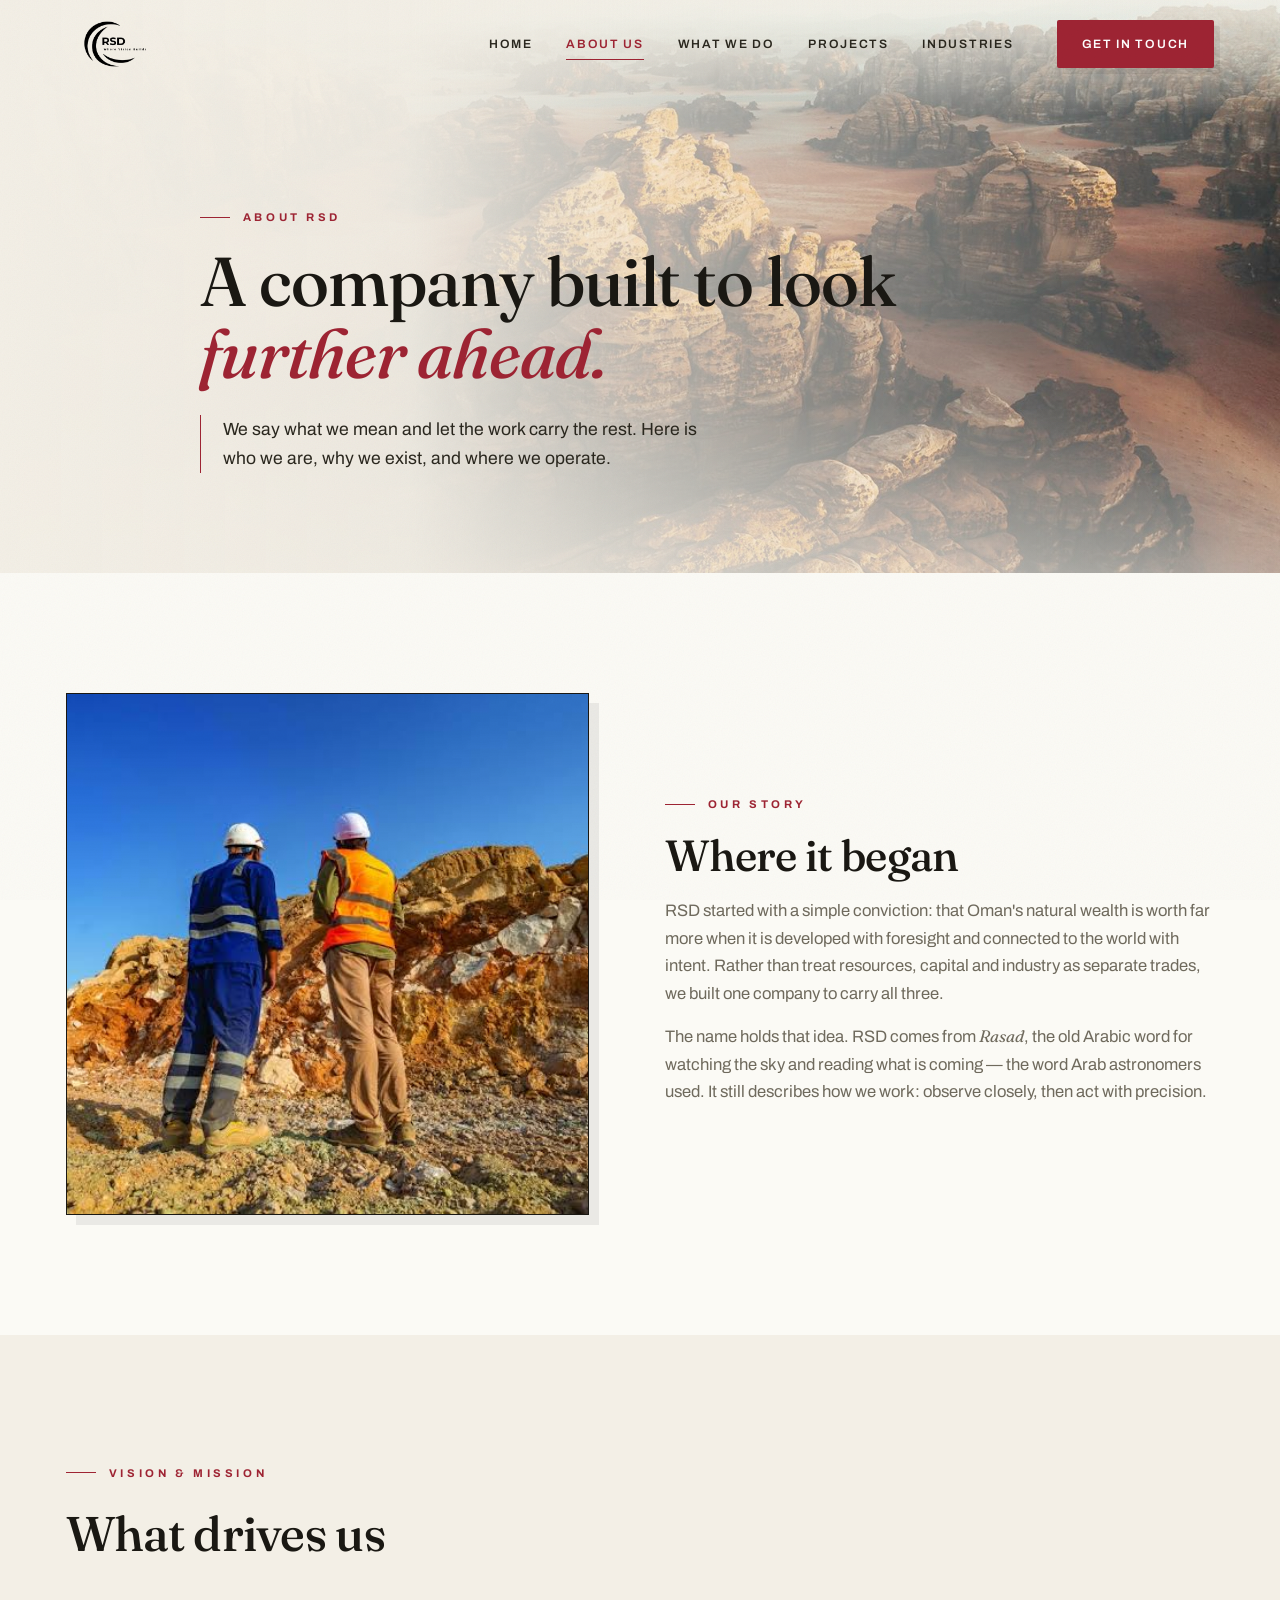
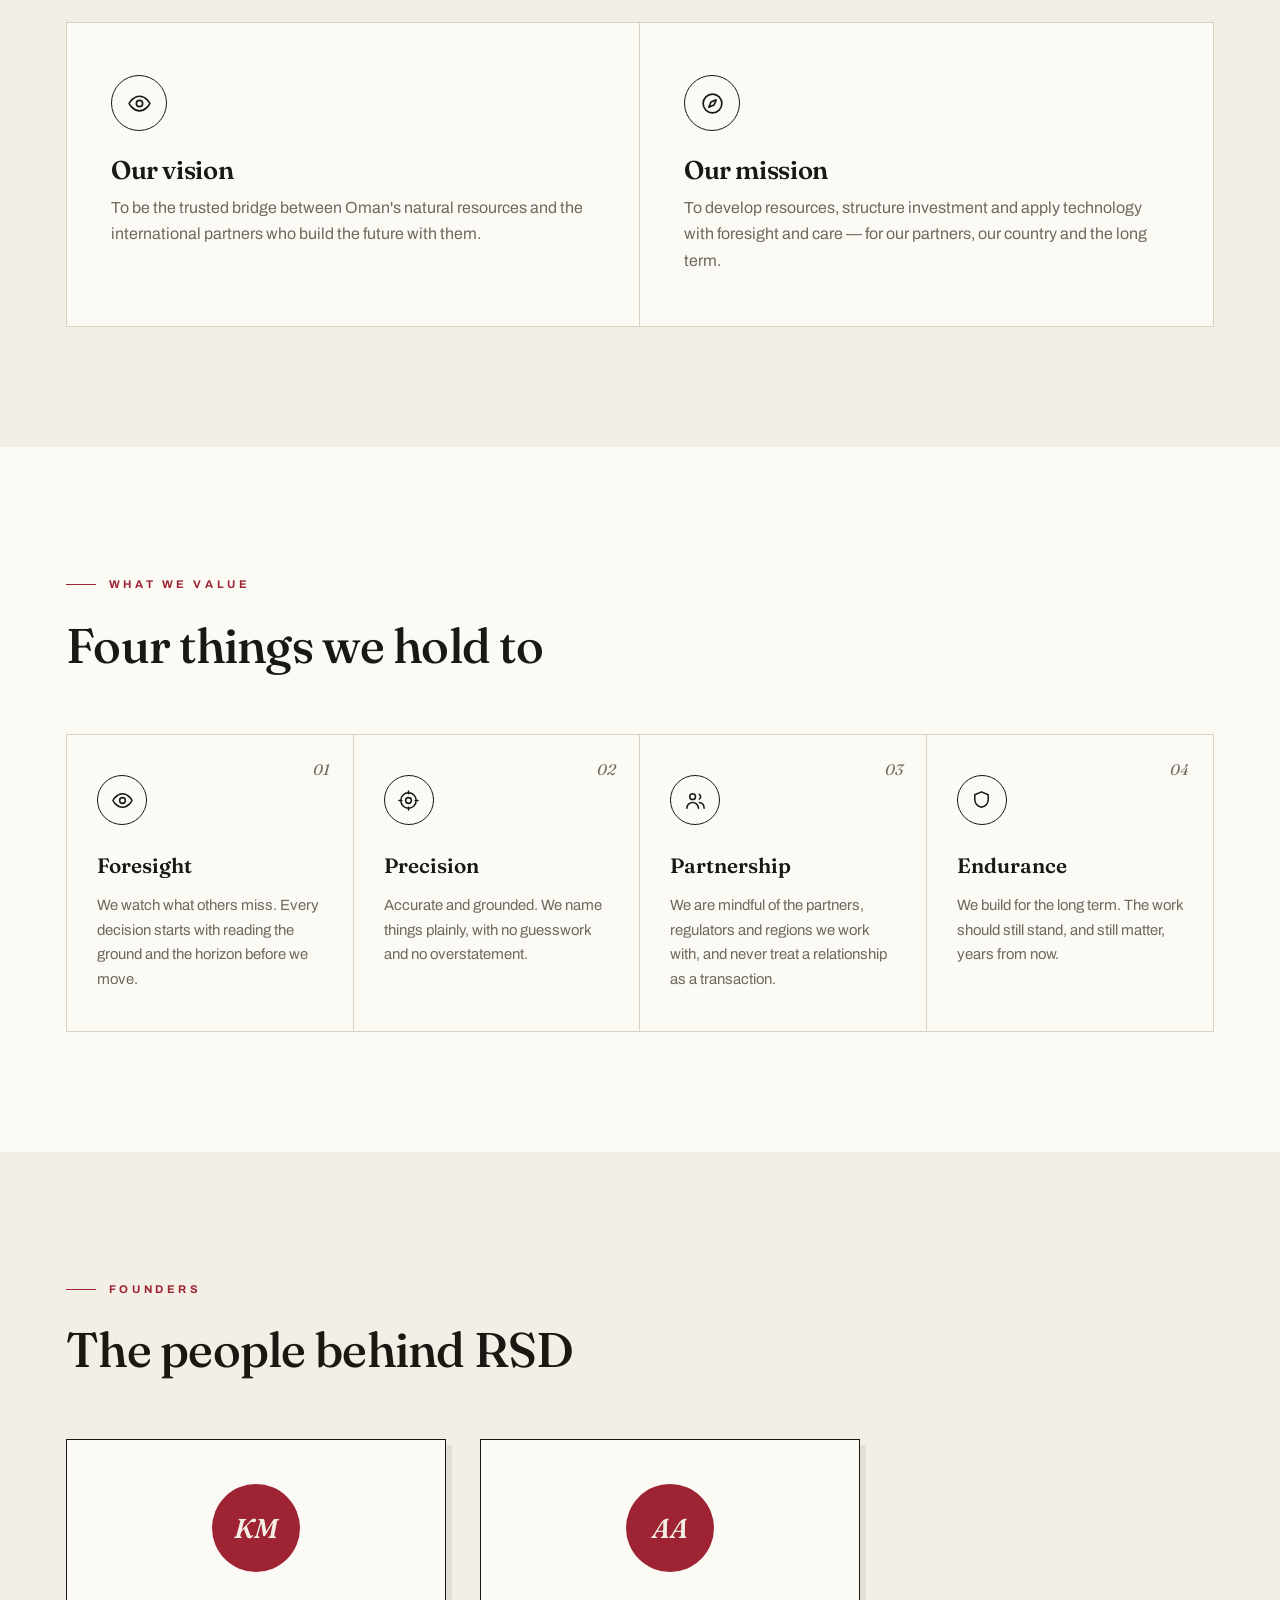
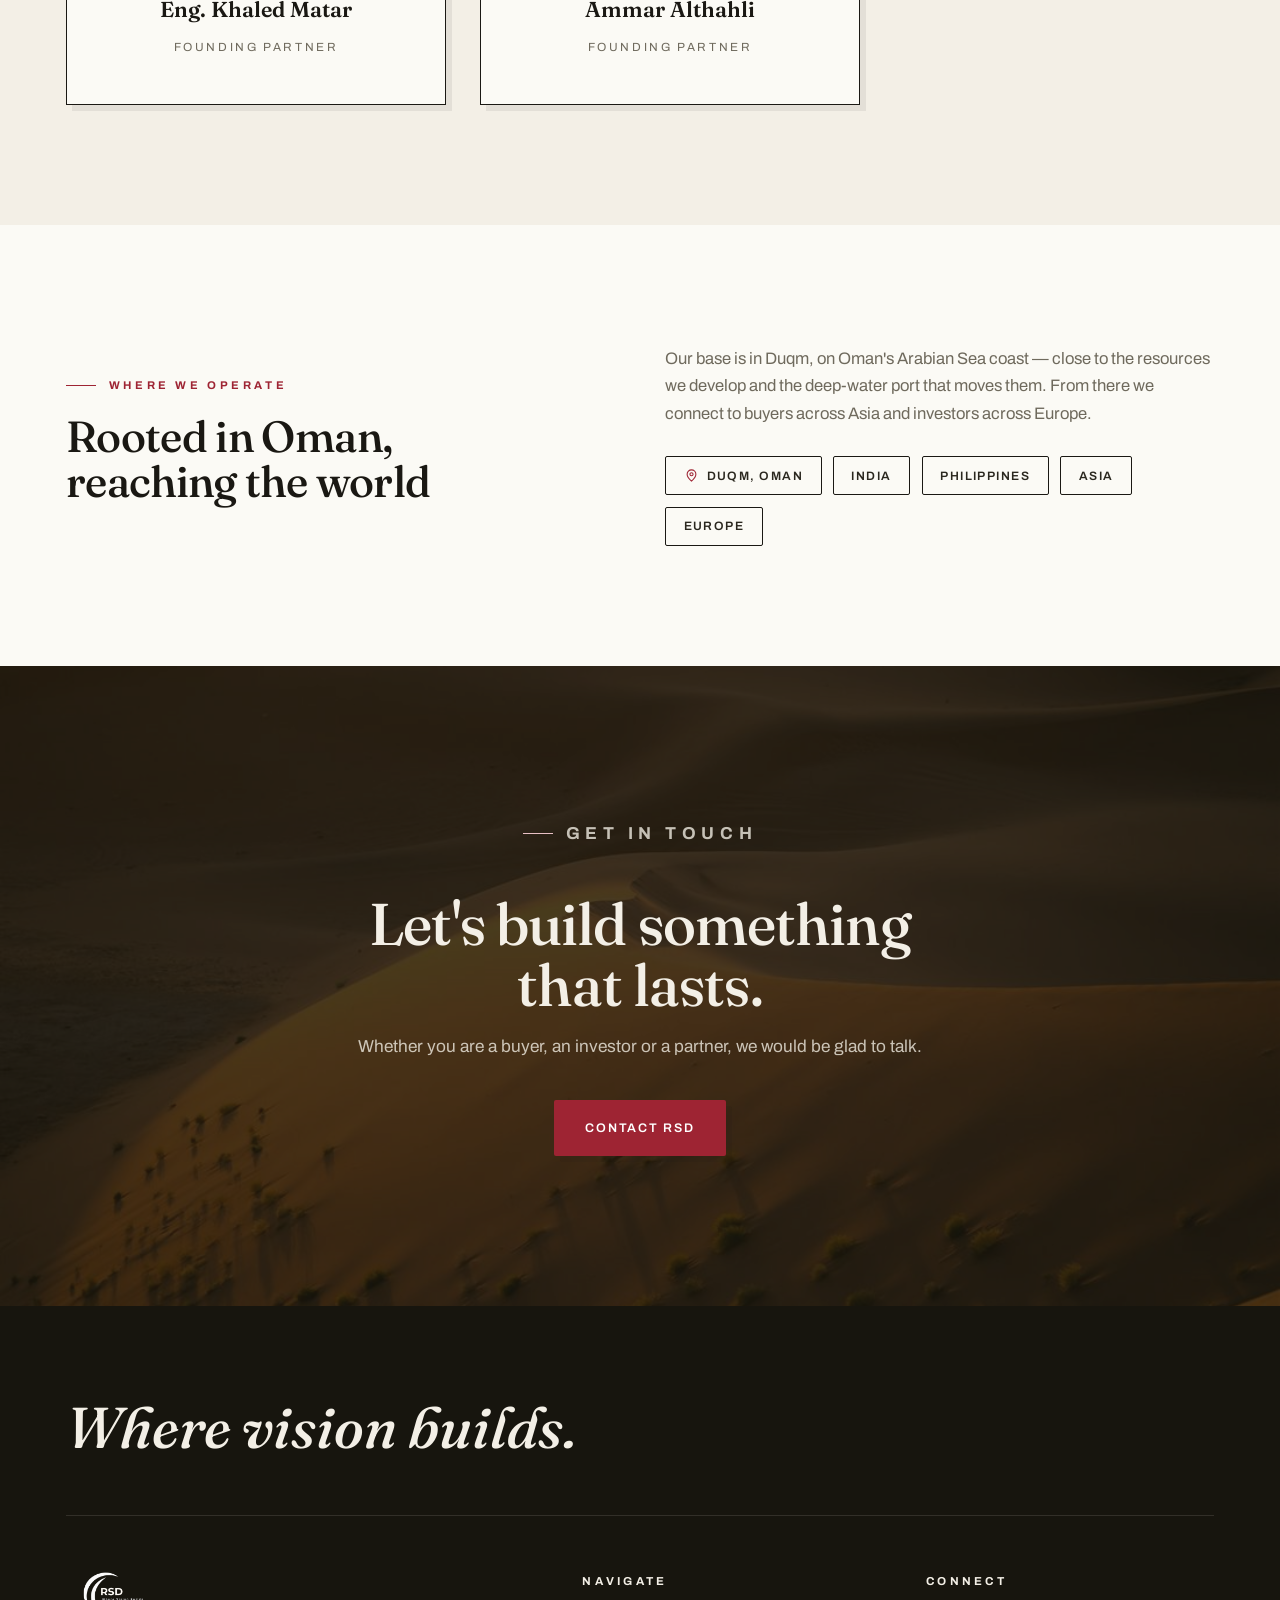
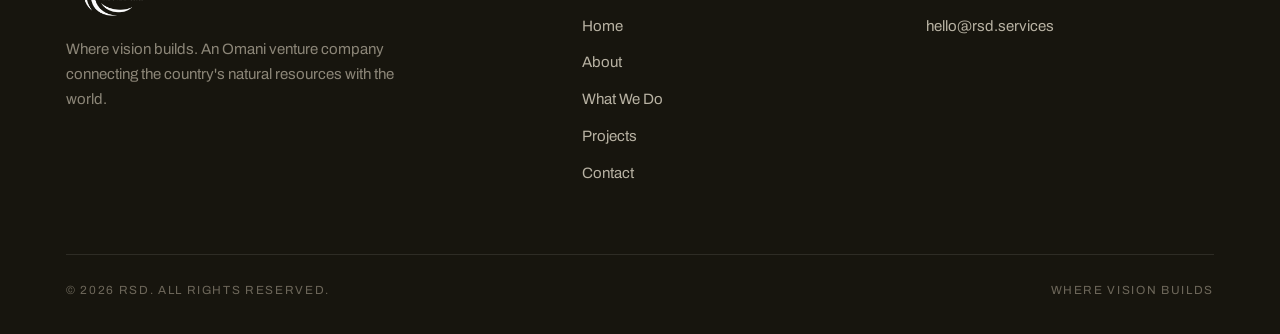
==== commit 0984acde: "Launch cleanup + SEO: remove placeholders, fix nav button contrast, mailto contact form, canonicals," ====
--- a/about.html
+++ b/about.html
@@ -3,10 +3,20 @@
 <head>
   <meta charset="UTF-8">
   <meta name="viewport" content="width=device-width, initial-scale=1.0">
-  <title>RSD | About</title>
+  <title>About RSD | Omani Venture Company in Duqm, Oman</title>
   <meta name="description" content="The story behind RSD, an Omani venture company. Our name, our vision and mission, what we value, the founders, and where we operate.">
   <link rel="stylesheet" href="home.css">
-  <link rel="icon" type="image/svg+xml" href="/favicon.svg">
+  <link rel="canonical" href="https://rsd.services/about">
+<link rel="icon" type="image/png" href="/favicon.png">
+  <meta property="og:type" content="website">
+  <meta property="og:site_name" content="RSD">
+  <meta property="og:title" content="RSD | About">
+  <meta property="og:description" content="The story behind RSD, an Omani venture company. Our name, our vision and mission, what we value, the founders, and where we operate.">
+  <meta property="og:url" content="https://rsd.services/about">
+  <meta property="og:image" content="https://rsd.services/og-image.png">
+  <meta property="og:image:width" content="1080">
+  <meta property="og:image:height" content="1080">
+  <meta name="twitter:card" content="summary_large_image">
 </head>
 <body>
 
@@ -175,7 +185,6 @@
         <div class="footer-col">
           <h5>Connect</h5>
           <a href="mailto:hello@rsd.services">hello@rsd.services</a>
-          <a href="#">LinkedIn</a>
         </div>
       </div>
       <div class="footer-bottom">
--- a/home.css
+++ b/home.css
@@ -106,8 +106,9 @@
   content:"";position:absolute;left:0;bottom:-6px;width:0;height:1px;background:var(--teal);transition:width .3s;
 }
 .nav a:not(.btn):hover::after,.nav a[aria-current="page"]:not(.btn)::after{width:100%}
-.nav a:hover,.nav a[aria-current="page"]{color:var(--teal)}
+.nav a:not(.btn):hover,.nav a[aria-current="page"]:not(.btn){color:var(--teal)}
 .nav .btn{margin-left:.6rem;padding:.8rem 1.5rem}
+.nav a.btn--primary{color:#fff}
 .nav-toggle{display:none;flex-direction:column;gap:5px;background:none;border:0;cursor:pointer;padding:6px;z-index:70}
 .nav-toggle span{width:26px;height:2px;background:var(--ink);transition:.3s}
 
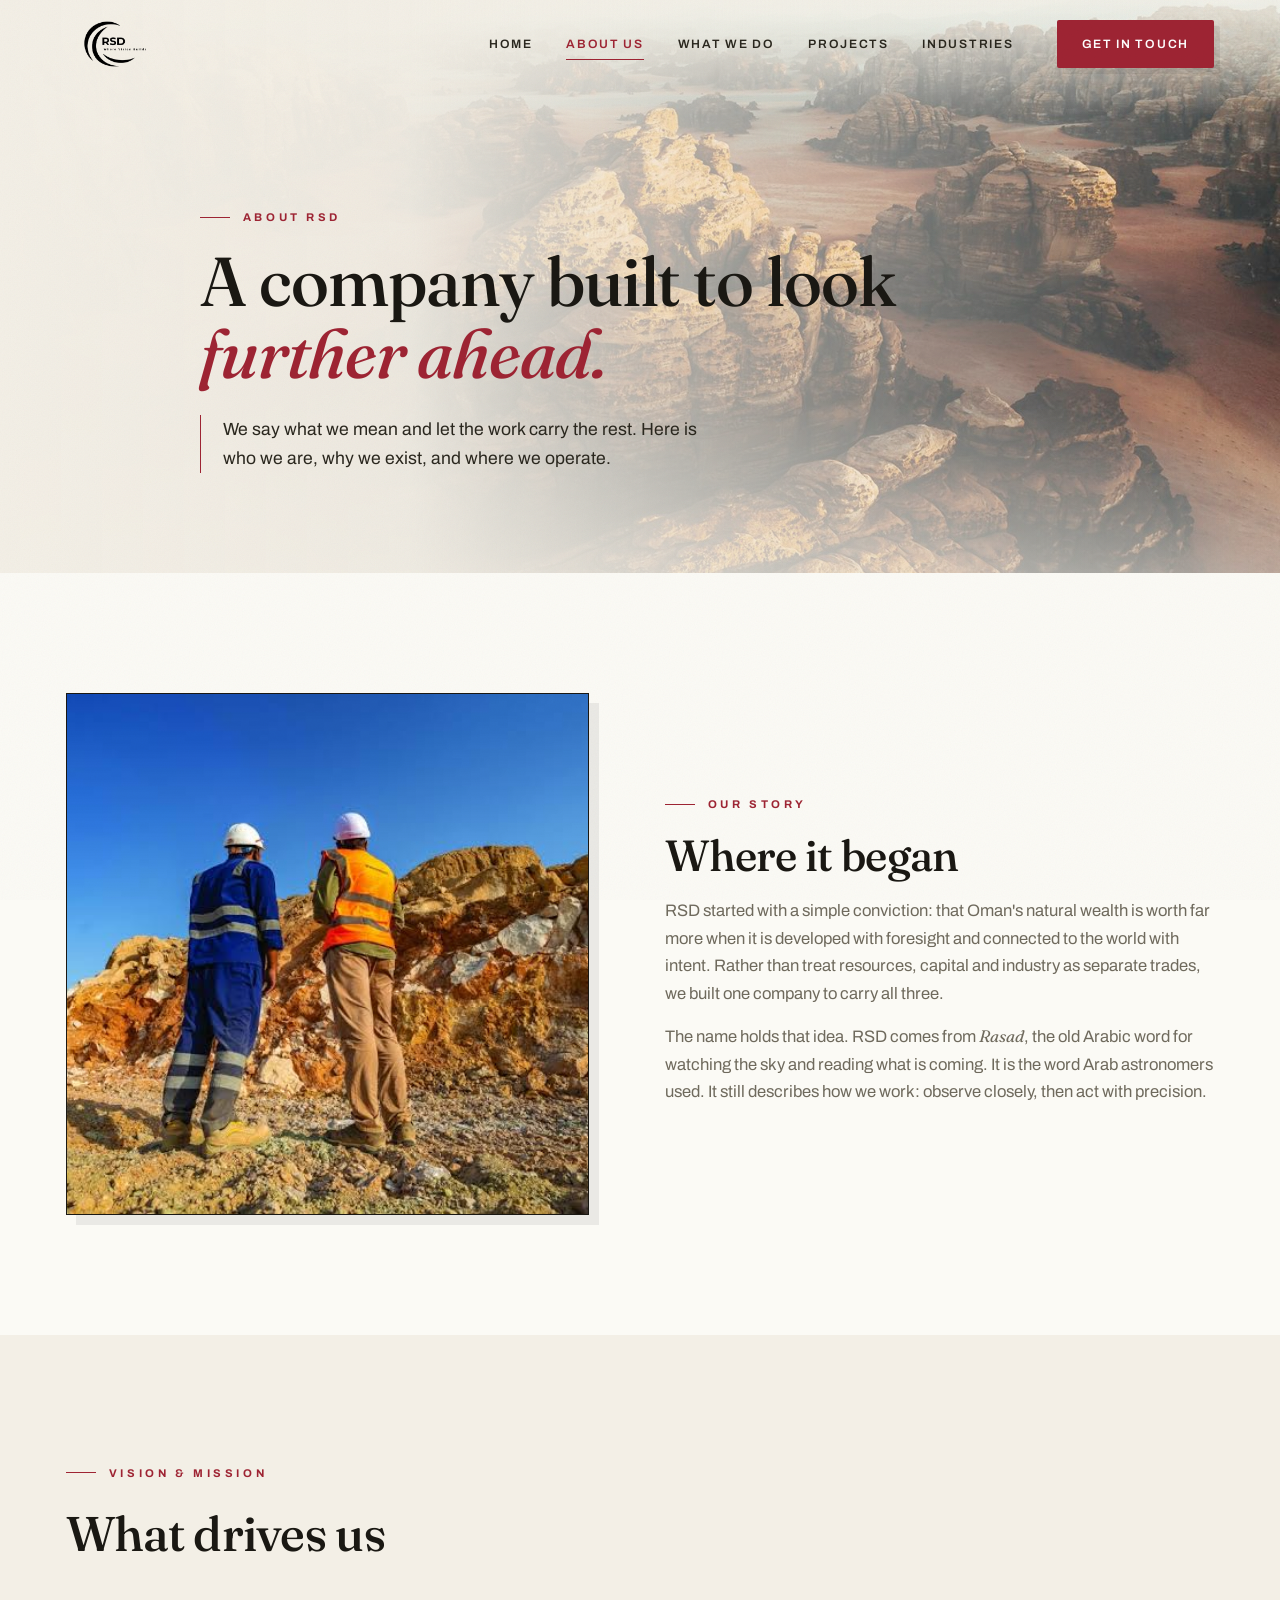
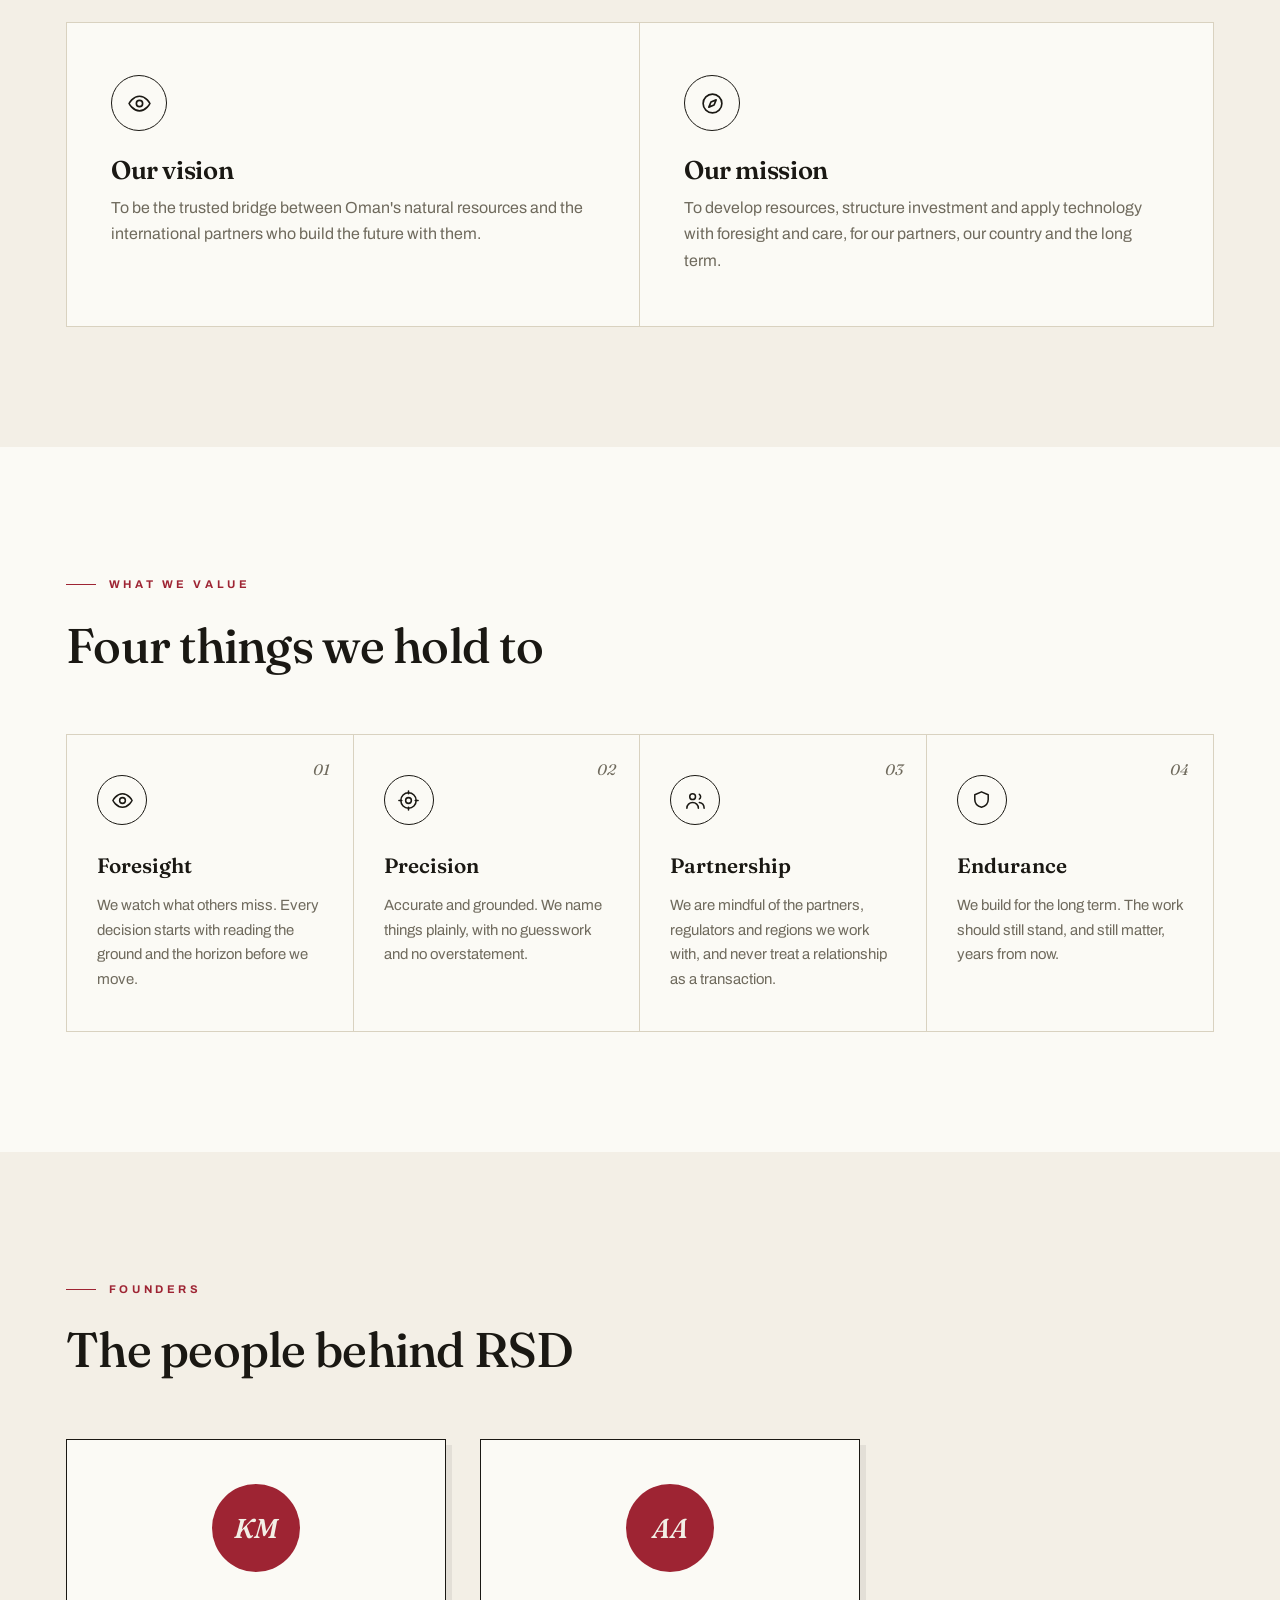
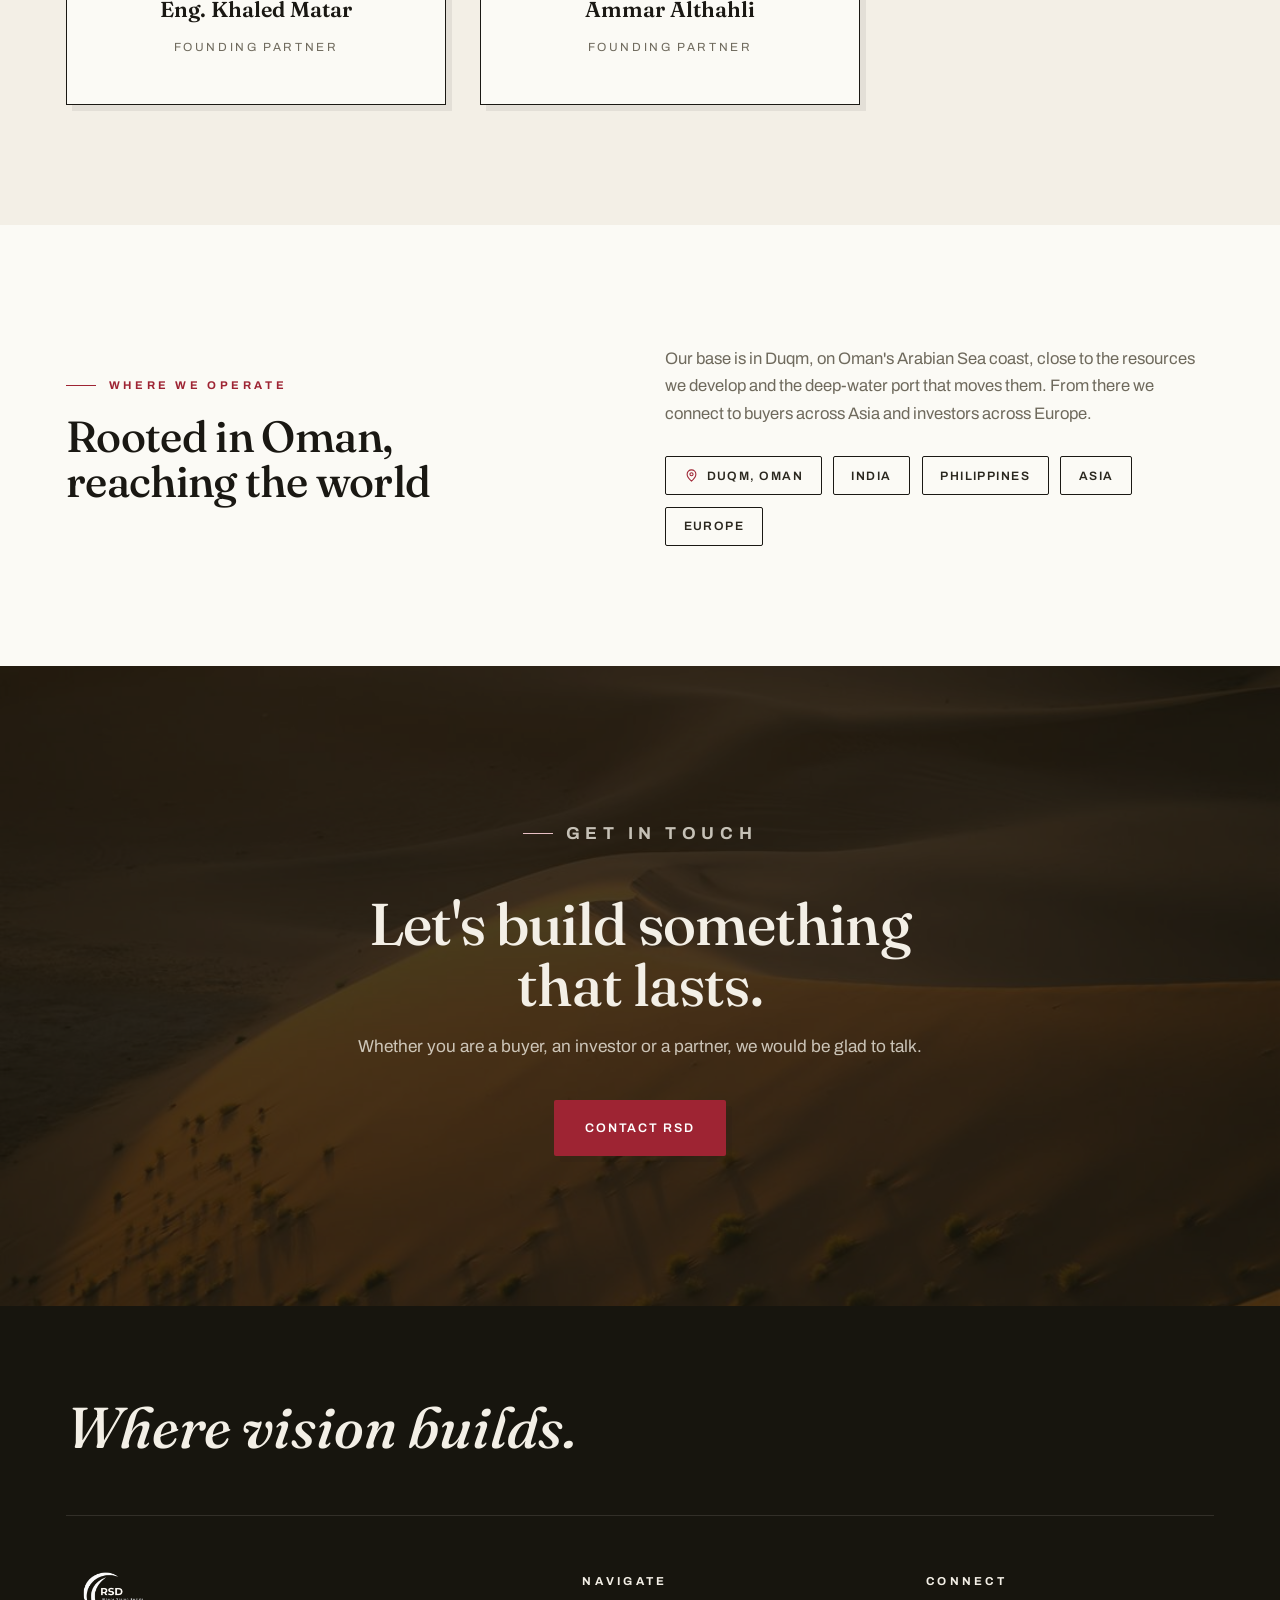
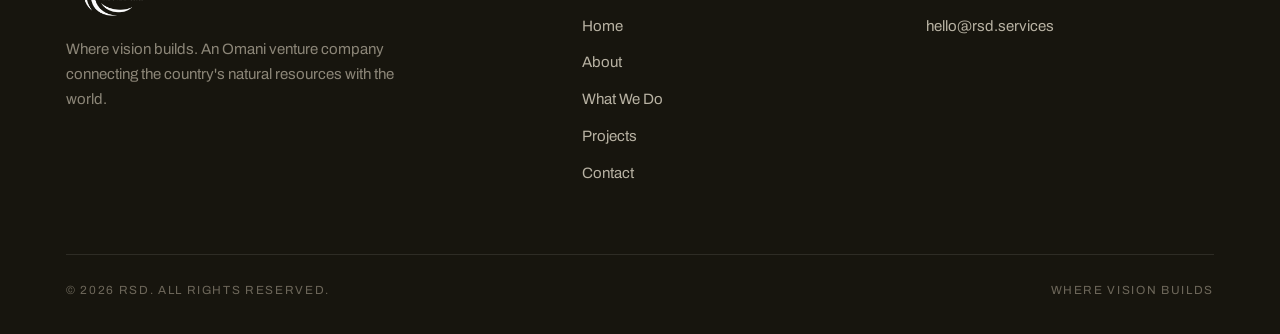
==== commit 59b46534: "Humanize copy: rewrite all em-dash sentences as natural prose Co-Authored-By: Claude Opus 4.8 <norep" ====
--- a/about.html
+++ b/about.html
@@ -58,7 +58,7 @@
         <p class="kicker">Our Story</p>
         <h2>Where it began</h2>
         <p class="body">RSD started with a simple conviction: that Oman's natural wealth is worth far more when it is developed with foresight and connected to the world with intent. Rather than treat resources, capital and industry as separate trades, we built one company to carry all three.</p>
-        <p class="body">The name holds that idea. RSD comes from <em>Rasad</em>, the old Arabic word for watching the sky and reading what is coming — the word Arab astronomers used. It still describes how we work: observe closely, then act with precision.</p>
+        <p class="body">The name holds that idea. RSD comes from <em>Rasad</em>, the old Arabic word for watching the sky and reading what is coming. It is the word Arab astronomers used. It still describes how we work: observe closely, then act with precision.</p>
       </div>
     </div>
   </section>
@@ -79,7 +79,7 @@
         <div class="vm-card reveal" data-delay="2">
           <div class="vm-card__ic"><svg viewBox="0 0 24 24" fill="none" stroke="currentColor" stroke-width="1.6" stroke-linecap="round" stroke-linejoin="round"><circle cx="12" cy="12" r="9"/><path d="m15.5 8.5-2 5-5 2 2-5 5-2Z"/></svg></div>
           <h3>Our mission</h3>
-          <p>To develop resources, structure investment and apply technology with foresight and care — for our partners, our country and the long term.</p>
+          <p>To develop resources, structure investment and apply technology with foresight and care, for our partners, our country and the long term.</p>
         </div>
       </div>
     </div>
@@ -143,7 +143,7 @@
         <h2>Rooted in Oman,<br>reaching the world</h2>
       </div>
       <div class="reveal" data-delay="1">
-        <p class="body">Our base is in Duqm, on Oman's Arabian Sea coast — close to the resources we develop and the deep-water port that moves them. From there we connect to buyers across Asia and investors across Europe.</p>
+        <p class="body">Our base is in Duqm, on Oman's Arabian Sea coast, close to the resources we develop and the deep-water port that moves them. From there we connect to buyers across Asia and investors across Europe.</p>
         <div class="regions">
           <span class="region-chip"><svg viewBox="0 0 24 24" fill="none" stroke="currentColor" stroke-width="1.7" stroke-linecap="round" stroke-linejoin="round"><path d="M12 21s-7-6.2-7-11a7 7 0 0 1 14 0c0 4.8-7 11-7 11Z"/><circle cx="12" cy="10" r="2.5"/></svg> Duqm, Oman</span>
           <span class="region-chip">India</span>
--- a/home.css
+++ b/home.css
@@ -1,5 +1,5 @@
 /* =====================================================================
-   RSD — Site design system
+   RSD Site design system
    Editorial identity: Fraunces serif display, Archivo grotesque body,
    bone paper, ink, crimson. Hairlines, numerals, hard shadows, grain.
    ===================================================================== */
